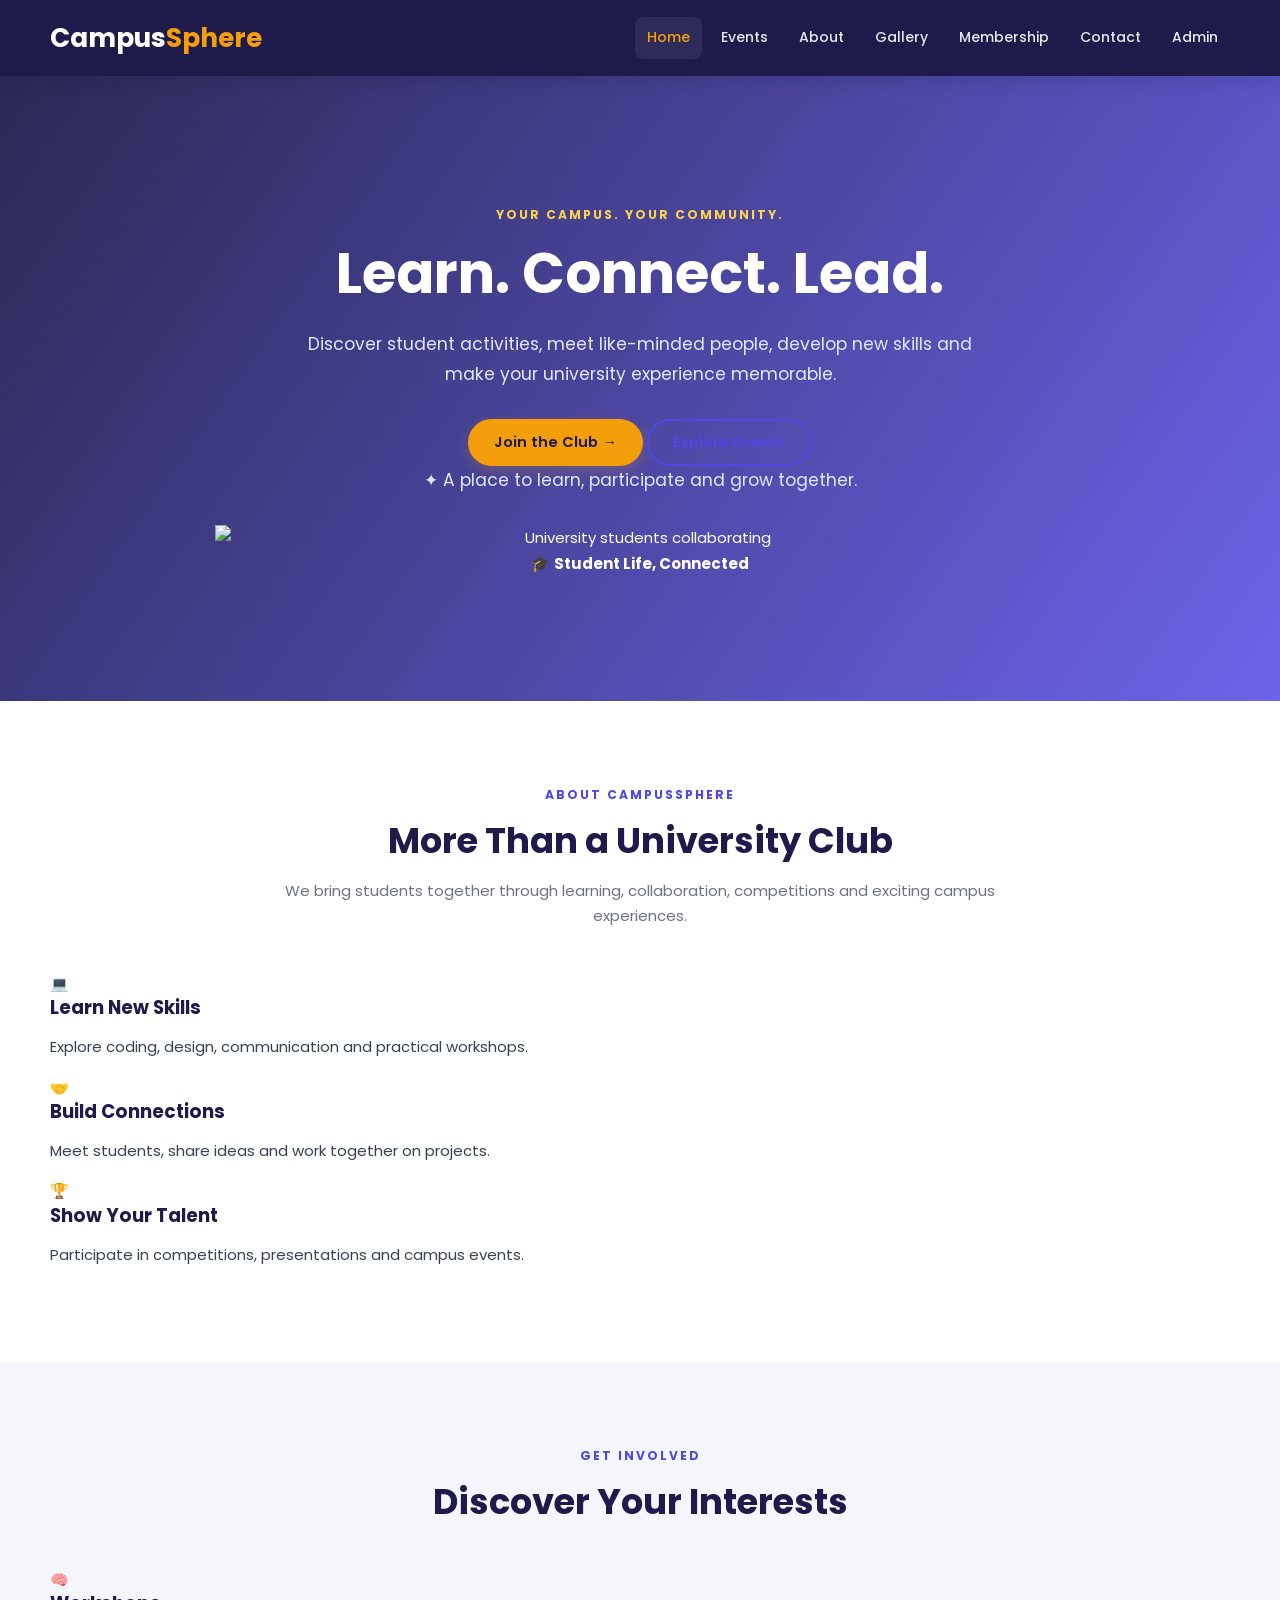
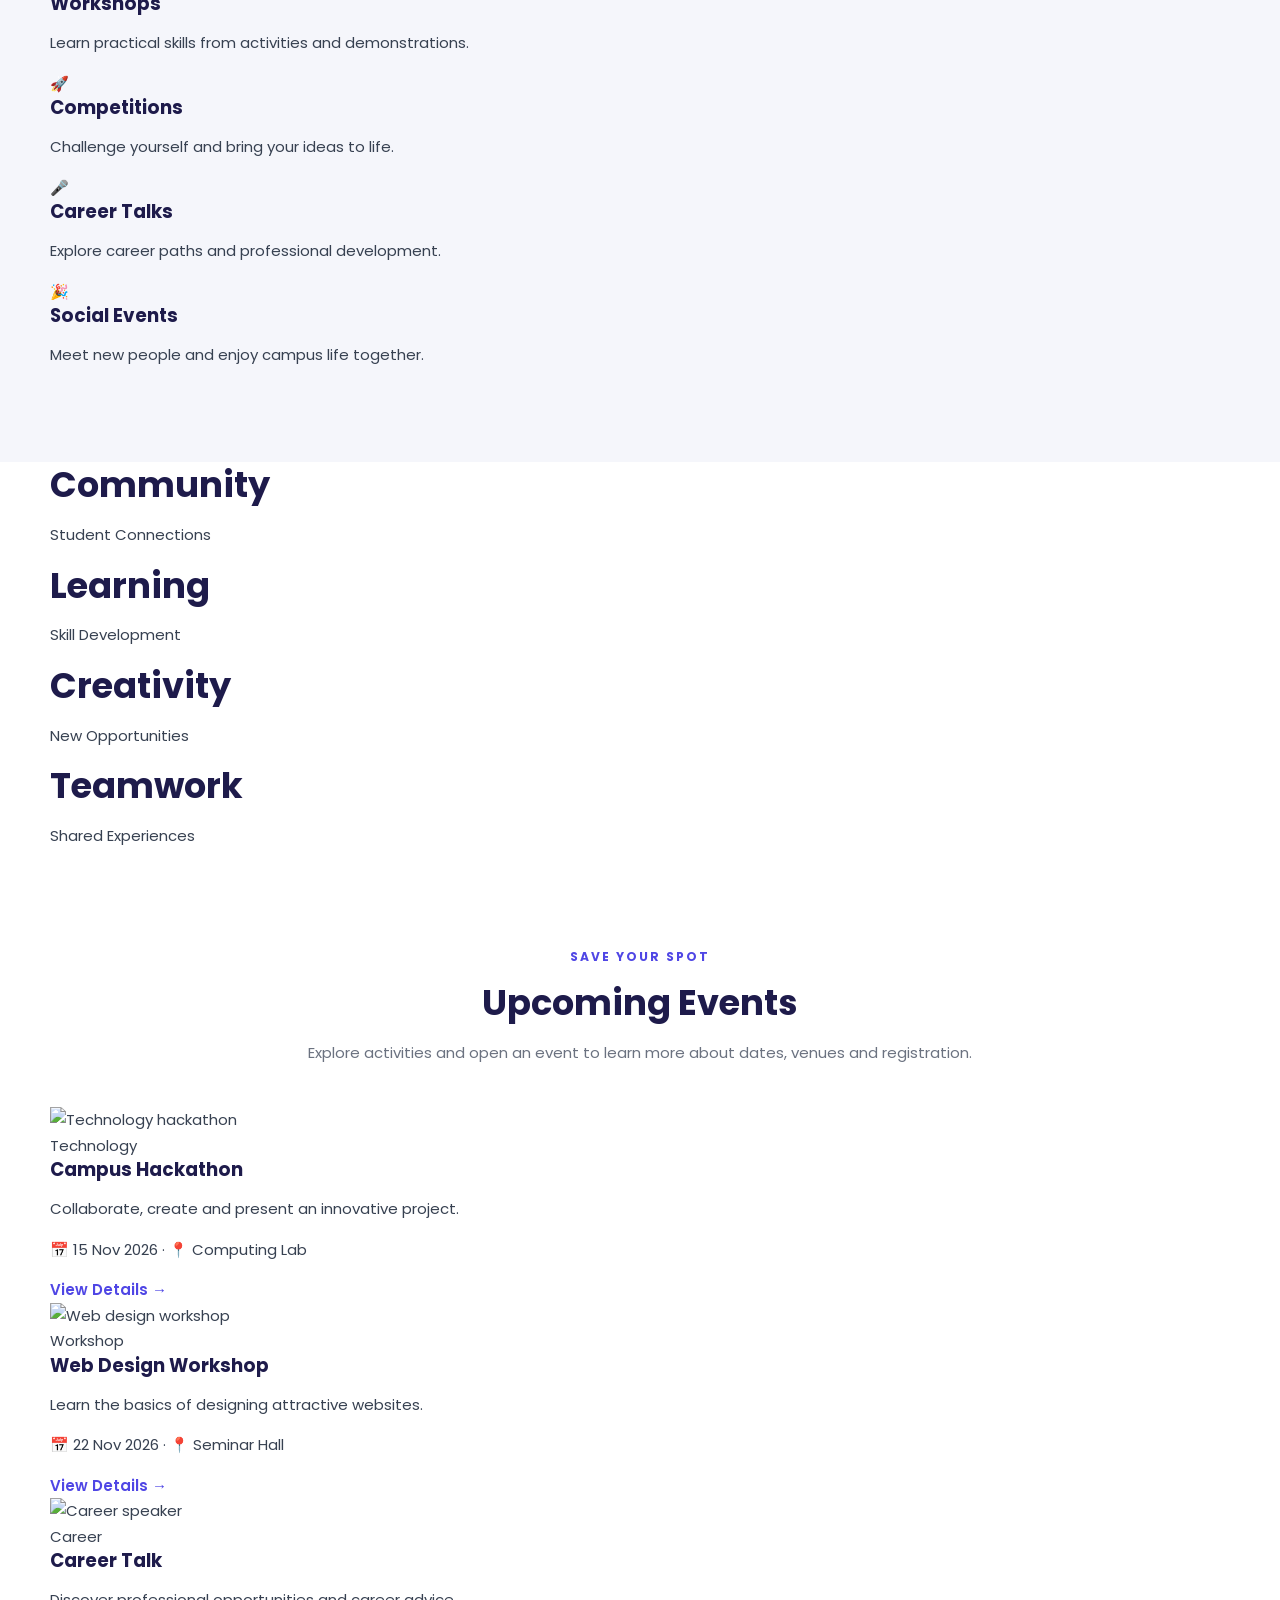
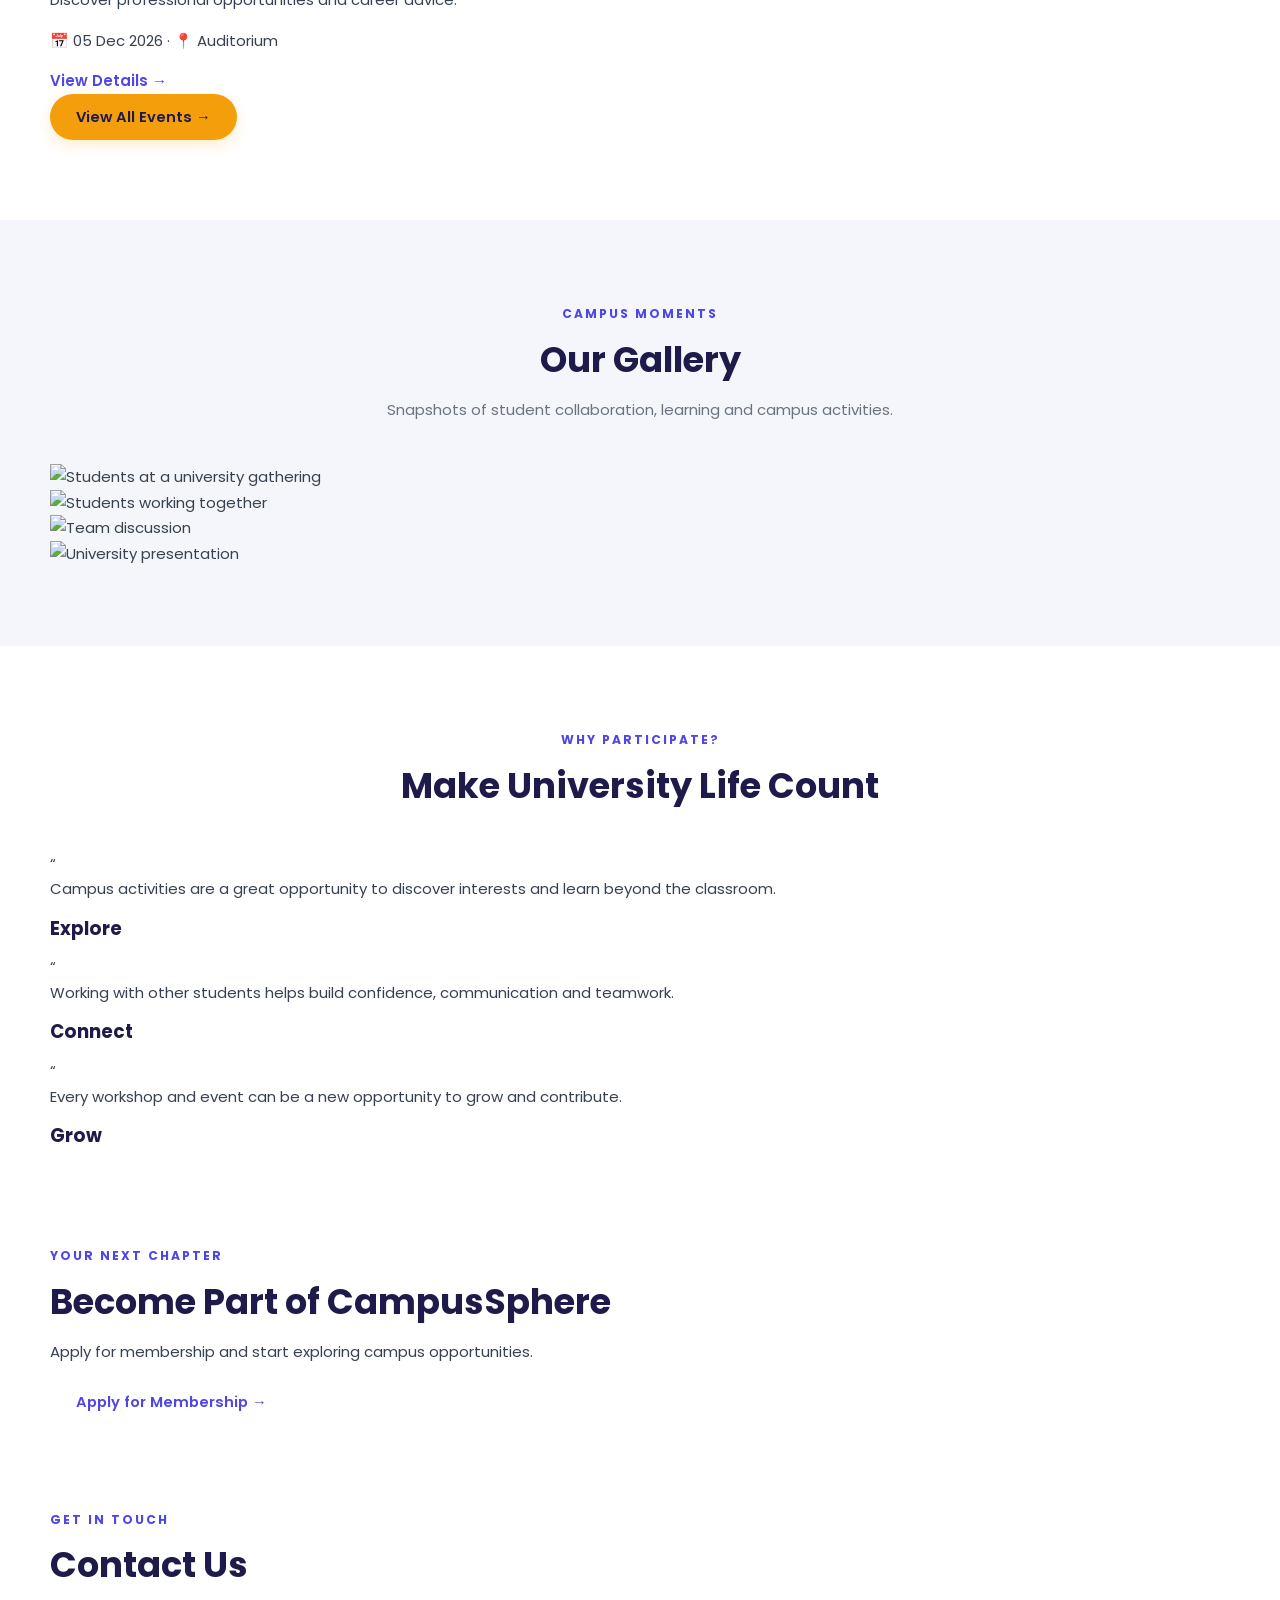
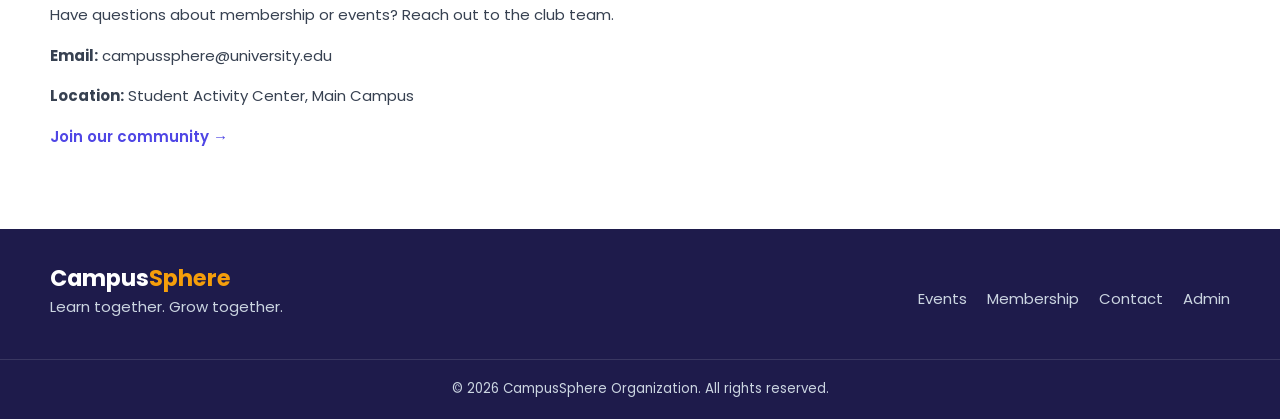
==== index.html @ 0bb61e9c "Add files via upload" ====
<!DOCTYPE html>
<html lang="en">
<head>
  <meta charset="UTF-8">
  <meta name="viewport" content="width=device-width, initial-scale=1">
  <title>CampusSphere | Home</title>
  <link rel="preconnect" href="https://fonts.googleapis.com">
  <link href="https://fonts.googleapis.com/css2?family=Poppins:wght@400;500;600;700;800&display=swap" rel="stylesheet">
  <link rel="stylesheet" href="styles.css">
  <script src="app.js" defer></script>
</head>
<body>
<header class="site-header">
  <nav class="navbar container">
    <a class="logo" href="index.html">Campus<span>Sphere</span></a>
    <button class="menu-toggle" id="menu-toggle" aria-label="Toggle navigation">☰</button>
    <div class="nav-links" id="nav-links">
      <a class="active" href="index.html">Home</a>
      <a href="events.html">Events</a>
      <a href="#about">About</a>
      <a href="#gallery">Gallery</a>
      <a href="membership.html">Membership</a>
      <a href="#contact">Contact</a>
      <a href="admin-login.html">Admin</a>
    </div>
  </nav>
</header>

<main>
  <section class="hero">
    <div class="container hero-content">
      <div class="hero-text">
        <span class="eyebrow">YOUR CAMPUS. YOUR COMMUNITY.</span>
        <h1>Learn. Connect. <span>Lead.</span></h1>
        <p>Discover student activities, meet like-minded people, develop new skills and make your university experience memorable.</p>
        <div class="hero-buttons">
          <a class="btn btn-primary" href="membership.html">Join the Club →</a>
          <a class="btn btn-outline" href="events.html">Explore Events</a>
        </div>
        <p class="hero-note">✦ A place to learn, participate and grow together.</p>
      </div>
      <div class="hero-visual">
        <img src="https://images.unsplash.com/photo-1523240795612-9a054b0db644?auto=format&fit=crop&w=1000&q=85" alt="University students collaborating">
        <div class="floating-card">🎓 <strong>Student Life, Connected</strong></div>
      </div>
    </div>
  </section>

  <section class="section" id="about">
    <div class="container">
      <div class="section-heading">
        <span class="eyebrow">ABOUT CAMPUSSPHERE</span>
        <h2>More Than a University Club</h2>
        <p>We bring students together through learning, collaboration, competitions and exciting campus experiences.</p>
      </div>
      <div class="feature-grid">
        <article class="feature-card"><div class="feature-icon">💻</div><h3>Learn New Skills</h3><p>Explore coding, design, communication and practical workshops.</p></article>
        <article class="feature-card"><div class="feature-icon">🤝</div><h3>Build Connections</h3><p>Meet students, share ideas and work together on projects.</p></article>
        <article class="feature-card"><div class="feature-icon">🏆</div><h3>Show Your Talent</h3><p>Participate in competitions, presentations and campus events.</p></article>
      </div>
    </div>
  </section>

  <section class="section section-light">
    <div class="container">
      <div class="section-heading">
        <span class="eyebrow">GET INVOLVED</span>
        <h2>Discover Your Interests</h2>
      </div>
      <div class="activity-grid">
        <article class="activity-card"><span>🧠</span><h3>Workshops</h3><p>Learn practical skills from activities and demonstrations.</p></article>
        <article class="activity-card"><span>🚀</span><h3>Competitions</h3><p>Challenge yourself and bring your ideas to life.</p></article>
        <article class="activity-card"><span>🎤</span><h3>Career Talks</h3><p>Explore career paths and professional development.</p></article>
        <article class="activity-card"><span>🎉</span><h3>Social Events</h3><p>Meet new people and enjoy campus life together.</p></article>
      </div>
    </div>
  </section>

  <section class="stats-section">
    <div class="container stats-grid">
      <div class="stat-item"><h2>Community</h2><p>Student Connections</p></div>
      <div class="stat-item"><h2>Learning</h2><p>Skill Development</p></div>
      <div class="stat-item"><h2>Creativity</h2><p>New Opportunities</p></div>
      <div class="stat-item"><h2>Teamwork</h2><p>Shared Experiences</p></div>
    </div>
  </section>

  <section class="section" id="upcoming-events">
    <div class="container">
      <div class="section-heading">
        <span class="eyebrow">SAVE YOUR SPOT</span>
        <h2>Upcoming Events</h2>
        <p>Explore activities and open an event to learn more about dates, venues and registration.</p>
      </div>
      <div class="event-grid">
        <article class="event-card">
          <img src="https://images.unsplash.com/photo-1516321318423-f06f85e504b3?auto=format&fit=crop&w=700&q=80" alt="Technology hackathon">
          <div class="event-card-body"><span class="event-category">Technology</span><h3>Campus Hackathon</h3><p>Collaborate, create and present an innovative project.</p><p class="event-meta">📅 15 Nov 2026 · 📍 Computing Lab</p><a class="text-link" href="event-details.html?id=1">View Details →</a></div>
        </article>
        <article class="event-card">
          <img src="https://images.unsplash.com/photo-1516321497487-e288fb19713f?auto=format&fit=crop&w=700&q=80" alt="Web design workshop">
          <div class="event-card-body"><span class="event-category">Workshop</span><h3>Web Design Workshop</h3><p>Learn the basics of designing attractive websites.</p><p class="event-meta">📅 22 Nov 2026 · 📍 Seminar Hall</p><a class="text-link" href="event-details.html?id=2">View Details →</a></div>
        </article>
        <article class="event-card">
          <img src="https://images.unsplash.com/photo-1475721027785-f74eccf877e2?auto=format&fit=crop&w=700&q=80" alt="Career speaker">
          <div class="event-card-body"><span class="event-category">Career</span><h3>Career Talk</h3><p>Discover professional opportunities and career advice.</p><p class="event-meta">📅 05 Dec 2026 · 📍 Auditorium</p><a class="text-link" href="event-details.html?id=3">View Details →</a></div>
        </article>
      </div>
      <div class="center-button"><a href="events.html" class="btn btn-primary">View All Events →</a></div>
    </div>
  </section>

  <section class="section section-light" id="gallery">
    <div class="container">
      <div class="section-heading"><span class="eyebrow">CAMPUS MOMENTS</span><h2>Our Gallery</h2><p>Snapshots of student collaboration, learning and campus activities.</p></div>
      <div class="gallery-grid">
        <img src="https://images.unsplash.com/photo-1523580494863-6f3031224c94?auto=format&fit=crop&w=700&q=80" alt="Students at a university gathering">
        <img src="https://images.unsplash.com/photo-1517486808906-6ca8b3f04846?auto=format&fit=crop&w=700&q=80" alt="Students working together">
        <img src="https://images.unsplash.com/photo-1517048676732-d65bc937f952?auto=format&fit=crop&w=700&q=80" alt="Team discussion">
        <img src="https://images.unsplash.com/photo-1544531586-fde5298cdd40?auto=format&fit=crop&w=700&q=80" alt="University presentation">
      </div>
    </div>
  </section>

  <section class="section">
    <div class="container">
      <div class="section-heading"><span class="eyebrow">WHY PARTICIPATE?</span><h2>Make University Life Count</h2></div>
      <div class="testimonial-grid">
        <article class="testimonial-card"><div class="quote-mark">“</div><p>Campus activities are a great opportunity to discover interests and learn beyond the classroom.</p><h3>Explore</h3></article>
        <article class="testimonial-card"><div class="quote-mark">“</div><p>Working with other students helps build confidence, communication and teamwork.</p><h3>Connect</h3></article>
        <article class="testimonial-card"><div class="quote-mark">“</div><p>Every workshop and event can be a new opportunity to grow and contribute.</p><h3>Grow</h3></article>
      </div>
    </div>
  </section>

  <section class="join-section">
    <div class="container join-content">
      <div><span class="eyebrow">YOUR NEXT CHAPTER</span><h2>Become Part of CampusSphere</h2><p>Apply for membership and start exploring campus opportunities.</p></div>
      <a class="btn btn-white" href="membership.html">Apply for Membership →</a>
    </div>
  </section>

  <section class="section" id="contact">
    <div class="container contact-layout">
      <div><span class="eyebrow">GET IN TOUCH</span><h2>Contact Us</h2><p>Have questions about membership or events? Reach out to the club team.</p></div>
      <div class="contact-details"><p><strong>Email:</strong> campussphere@university.edu</p><p><strong>Location:</strong> Student Activity Center, Main Campus</p><a href="membership.html" class="text-link">Join our community →</a></div>
    </div>
  </section>
</main>

<footer class="site-footer">
  <div class="container footer-content">
    <div><a class="logo footer-logo" href="index.html">Campus<span>Sphere</span></a><p>Learn together. Grow together.</p></div>
    <div class="footer-links"><a href="events.html">Events</a><a href="membership.html">Membership</a><a href="#contact">Contact</a><a href="admin-login.html">Admin</a></div>
  </div>
  <div class="footer-bottom"><p>© 2026 CampusSphere Organization. All rights reserved.</p></div>
</footer>
</body>
</html>
---- styles.css ----
/* =========================================================
   CampusSphere - Main Stylesheet
   Theme: Navy + Purple + Orange
   Shared by all public and admin HTML pages
   ========================================================= */

/* ---------- 1. RESET & VARIABLES ---------- */

:root {
  --navy: #1e1b4b;
  --navy-light: #312e81;
  --purple: #4f46e5;
  --purple-light: #eef0ff;
  --orange: #f59e0b;
  --orange-dark: #d97706;
  --white: #ffffff;
  --background: #f5f6fb;
  --surface: #ffffff;
  --text: #374151;
  --muted: #6b7280;
  --border: #e5e7eb;
  --success: #15803d;
  --success-bg: #dcfce7;
  --warning: #92400e;
  --warning-bg: #fef3c7;
  --danger: #dc2626;
  --danger-bg: #fee2e2;
  --shadow: 0 8px 25px rgba(30, 27, 75, 0.08);
  --shadow-hover: 0 14px 35px rgba(30, 27, 75, 0.14);
  --radius: 16px;
  --radius-small: 9px;
  --container: 1180px;
}

* {
  box-sizing: border-box;
}

html {
  scroll-behavior: smooth;
  scroll-padding-top: 90px;
}

body {
  margin: 0;
  font-family: "Poppins", Arial, sans-serif;
  color: var(--text);
  background: var(--white);
  line-height: 1.7;
  font-size: 15px;
}

body,
input,
select,
textarea,
button {
  font-family: "Poppins", Arial, sans-serif;
}

img {
  display: block;
  max-width: 100%;
}

a {
  color: var(--purple);
  transition: color 0.2s ease;
}

button,
input,
select,
textarea {
  font-size: inherit;
}

button {
  cursor: pointer;
}

button:focus-visible,
a:focus-visible,
input:focus-visible,
select:focus-visible,
textarea:focus-visible {
  outline: 3px solid rgba(245, 158, 11, 0.65);
  outline-offset: 3px;
}

h1,
h2,
h3,
h4 {
  color: var(--navy);
  line-height: 1.3;
  margin: 0 0 14px;
  font-weight: 700;
}

h1 {
  font-size: clamp(2rem, 5vw, 3.5rem);
}

h2 {
  font-size: clamp(1.5rem, 3vw, 2.2rem);
}

h3 {
  font-size: 1.15rem;
}

p {
  margin-top: 0;
}

.container {
  width: min(var(--container), calc(100% - 40px));
  margin-inline: auto;
}

.section {
  padding: 80px 0;
}

.section-light,
.gray {
  background: var(--background);
}

.section-heading {
  max-width: 720px;
  margin: 0 auto 42px;
  text-align: center;
}

.section-heading p {
  color: var(--muted);
}

.title {
  display: inline-block;
  margin-bottom: 35px;
}

.title::after {
  content: "";
  display: block;
  height: 4px;
  width: 68px;
  margin: 10px auto 0;
  border-radius: 10px;
  background: var(--orange);
}

.eyebrow {
  display: inline-block;
  color: var(--purple);
  font-size: 0.76rem;
  font-weight: 700;
  letter-spacing: 2px;
  text-transform: uppercase;
  margin-bottom: 12px;
}

.muted {
  color: var(--muted);
}

.text-center {
  text-align: center;
}

.text-link {
  display: inline-block;
  color: var(--purple);
  text-decoration: none;
  font-weight: 600;
}

.text-link:hover {
  color: var(--orange-dark);
}

/* ---------- 2. HEADER & NAVIGATION ---------- */

.site-header {
  position: sticky;
  top: 0;
  z-index: 1000;
  background: var(--navy);
  box-shadow: 0 4px 18px rgba(15, 23, 42, 0.16);
}

.navbar {
  min-height: 76px;
  display: flex;
  align-items: center;
  justify-content: space-between;
  gap: 24px;
}

.logo {
  display: inline-block;
  color: var(--white);
  font-size: 1.65rem;
  line-height: 1.3;
  font-weight: 700;
  text-decoration: none;
  white-space: nowrap;
}

.logo span {
  color: var(--orange);
}

.nav-links {
  display: flex;
  align-items: center;
  justify-content: flex-end;
  gap: 7px;
}

.nav-links a {
  color: #e5e7eb;
  font-size: 0.88rem;
  font-weight: 500;
  text-decoration: none;
  padding: 9px 12px;
  border-radius: 8px;
  transition: 0.2s ease;
}

.nav-links a:hover,
.nav-links a.active {
  color: var(--orange);
  background: rgba(255, 255, 255, 0.07);
}

.menu-toggle {
  display: none;
  color: var(--white);
  background: transparent;
  border: 1px solid rgba(255, 255, 255, 0.3);
  border-radius: 8px;
  padding: 7px 12px;
  font-size: 1.4rem;
}

/* ---------- 3. BUTTONS ---------- */

.btn {
  display: inline-flex;
  justify-content: center;
  align-items: center;
  gap: 8px;
  min-height: 44px;
  padding: 11px 24px;
  border: 2px solid transparent;
  border-radius: 50px;
  font-size: 0.92rem;
  font-weight: 600;
  line-height: 1.4;
  text-align: center;
  text-decoration: none;
  transition:
    background 0.2s ease,
    color 0.2s ease,
    transform 0.2s ease,
    box-shadow 0.2s ease;
}

.btn:hover {
  transform: translateY(-2px);
}

.btn-primary {
  color: var(--navy);
  background: var(--orange);
  box-shadow: 0 5px 14px rgba(245, 158, 11, 0.2);
}

.btn-primary:hover {
  background: #fbbf24;
  box-shadow: 0 8px 20px rgba(245, 158, 11, 0.28);
}

.btn-secondary {
  color: var(--white);
  background: var(--purple);
}

.btn-secondary:hover {
  background: var(--navy-light);
}

.btn-outline {
  color: var(--purple);
  border-color: var(--purple);
  background: transparent;
}

.btn-outline:hover {
  color: var(--white);
  background: var(--purple);
}

.btn-full {
  width: 100%;
}

.btn:disabled {
  opacity: 0.6;
  cursor: not-allowed;
  transform: none;
}

/* ---------- 4. HOME HERO ---------- */

.hero {
  position: relative;
  overflow: hidden;
  padding: 125px 20px;
  color: var(--white);
  text-align: center;
  background:
    linear-gradient(
      125deg,
      rgba(30, 27, 75, 0.94),
      rgba(79, 70, 229, 0.84)
    ),
    url("https://picsum.photos/id/1067/1600/900")
      center / cover no-repeat;
}

.hero-content {
  position: relative;
  max-width: 850px;
  margin: auto;
}

.hero .eyebrow {
  color: #fcd34d;
}

.hero h1 {
  color: var(--white);
  margin-bottom: 20px;
}

.hero p {
  max-width: 680px;
  margin: 0 auto 30px;
  color: #e0e7ff;
  font-size: 1.08rem;
}

.hero-actions {
  display: flex;
  justify-content: center;
  align-items: center;
  flex-wrap: wrap;
  gap: 14px;
}

.hero .btn-secondary {
  border-color: rgba(255, 255, 255, 0.65);
  background: transparent;
}

.hero .btn-secondary:hover {
  color: var(--navy);
  background: var(--white);
}

/* ---------- 5. PAGE HERO ---------- */

.page-hero {
  padding: 65px 20px;
  color: var(--white);
  text-align: center;
  background: linear-gradient(125deg, var(--navy), var(--purple));
}

.page-hero h1 {
  color: var(--white);
  font-size: clamp(2rem, 5vw, 3rem);
}

.page-hero p {
  max-width: 700px;
  margin: 0 auto;
  color: #e0e7ff;
}

.page-hero .eyebrow {
  color: #fcd34d;
}

/* ---------- 6. CARDS & GRIDS ---------- */

.cards,
.card-grid {
  display: grid;
  grid-template-columns: repeat(3, minmax(0, 1fr));
  gap: 25px;
}

.card {
  min-width: 0;
  padding: 25px;
  border: 1px solid var(--border);
  border-radius: var(--radius);
  background: var(--surface);
  box-shadow: var(--shadow);
  transition: transform 0.25s ease, box-shadow 0.25s ease;
}

.card:hover {
  transform: translateY(-6px);
  box-shadow: var(--shadow-hover);
}

.card p {
  color: var(--muted);
}

.card img {
  width: 100%;
  height: 190px;
  object-fit: cover;
  border-radius: 11px;
  margin-bottom: 18px;
}

.icon {
  font-size: 2.8rem;
  line-height: 1.3;
  margin-bottom: 14px;
}

.date {
  display: inline-block;
  padding: 5px 13px;
  color: var(--navy);
  background: #fef3c7;
  border-radius: 50px;
  font-size: 0.78rem;
  font-weight: 700;
}

.event-card .btn {
  margin-top: 8px;
}

.testimonial {
  text-align: left;
  border-left: 5px solid var(--orange);
}

.testimonial blockquote {
  margin: 0 0 16px;
  color: var(--text);
  font-size: 0.96rem;
}

.testimonial strong {
  color: var(--navy);
}

/* ---------- 7. ACHIEVEMENTS ---------- */

.achievements {
  display: grid;
  grid-template-columns: repeat(4, minmax(0, 1fr));
  gap: 25px;
  padding: 48px 20px;
  color: var(--white);
  text-align: center;
  background: linear-gradient(110deg, var(--navy), var(--purple));
}

.achievement-item h2,
.achievements h2 {
  color: var(--orange);
  font-size: clamp(2rem, 4vw, 2.8rem);
  margin-bottom: 5px;
}

.achievement-item p,
.achievements p {
  margin-bottom: 0;
  color: #e5e7eb;
}

/* ---------- 8. GALLERY ---------- */

.gallery {
  display: grid;
  grid-template-columns: repeat(4, minmax(0, 1fr));
  gap: 16px;
}

.gallery img {
  width: 100%;
  height: 210px;
  object-fit: cover;
  border-radius: 12px;
  box-shadow: var(--shadow);
  transition: transform 0.25s ease;
}

.gallery img:hover {
  transform: scale(1.035);
}

/* ---------- 9. JOIN BANNER ---------- */

.join-banner {
  max-width: 950px;
  margin: 0 auto;
  padding: 55px 30px;
  color: var(--white);
  text-align: center;
  border-radius: 22px;
  background: linear-gradient(125deg, var(--navy), var(--purple));
  box-shadow: var(--shadow-hover);
}

.join-banner h2 {
  color: var(--white);
}

.join-banner p {
  color: #e0e7ff;
  margin-bottom: 25px;
}

/* ---------- 10. FORMS ---------- */

.form-layout {
  display: grid;
  grid-template-columns: minmax(0, 0.9fr) minmax(0, 1.1fr);
  align-items: start;
  gap: 45px;
}

.form-intro {
  padding-top: 15px;
}

.form-intro > p {
  color: var(--muted);
}

.check-list {
  list-style: none;
  padding: 0;
  margin: 25px 0;
}

.check-list li {
  margin-bottom: 12px;
}

.check-list li::first-letter {
  color: var(--success);
}

.notice-card {
  margin-top: 28px;
  padding: 20px;
  border: 1px solid #ddd6fe;
  border-radius: 12px;
  background: var(--purple-light);
}

.notice-card strong {
  color: var(--navy);
}

.notice-card p {
  margin: 8px 0 0;
  color: var(--muted);
  font-size: 0.9rem;
}

.form-card {
  width: 100%;
  max-width: 650px;
  margin: 0 auto;
  padding: 32px;
  border: 1px solid var(--border);
  border-radius: 18px;
  background: var(--white);
  box-shadow: var(--shadow);
}

.form-card h2 {
  font-size: 1.6rem;
  margin-bottom: 7px;
}

.form-subtitle {
  color: var(--muted);
  font-size: 0.9rem;
  margin-bottom: 25px;
}

.form-row {
  display: grid;
  grid-template-columns: repeat(2, minmax(0, 1fr));
  gap: 18px;
}

.form-group {
  min-width: 0;
  margin-bottom: 18px;
}

.form-group label,
.form-card > label:not(.checkbox-label) {
  display: block;
  color: var(--navy);
  font-size: 0.86rem;
  font-weight: 600;
  margin-bottom: 7px;
}

.form-group input,
.form-group select,
.form-group textarea,
.form-card input:not([type="checkbox"]),
.form-card select,
.form-card textarea {
  width: 100%;
  min-height: 46px;
  padding: 11px 13px;
  border: 1px solid #d1d5db;
  border-radius: 9px;
  background: var(--white);
  color: var(--text);
  outline: none;
  transition: border-color 0.2s, box-shadow 0.2s;
}

.form-group textarea,
.form-card textarea {
  min-height: 110px;
  resize: vertical;
}

.form-group input:focus,
.form-group select:focus,
.form-group textarea:focus,
.form-card input:focus,
.form-card select:focus,
.form-card textarea:focus {
  border-color: var(--purple);
  box-shadow: 0 0 0 3px rgba(79, 70, 229, 0.1);
}

.checkbox-label {
  display: flex;
  align-items: flex-start;
  gap: 10px;
  margin: 15px 0 22px;
  color: var(--text);
  font-size: 0.86rem;
}

.checkbox-label input {
  width: 17px;
  height: 17px;
  margin-top: 5px;
  flex-shrink: 0;
  accent-color: var(--purple);
}

.form-message {
  margin-top: 15px;
  font-size: 0.9rem;
  font-weight: 500;
}

.form-message:empty {
  display: none;
}

.form-message.success {
  padding: 12px;
  color: var(--success);
  border-radius: 8px;
  background: var(--success-bg);
}

.form-message.error {
  padding: 12px;
  color: var(--danger);
  border-radius: 8px;
  background: var(--danger-bg);
}

.form-message.info {
  padding: 12px;
  color: var(--warning);
  border-radius: 8px;
  background: var(--warning-bg);
}

.security-note {
  margin-top: 18px;
  color: var(--muted);
  font-size: 0.82rem;
  text-align: center;
}

.demo-notice {
  margin: 22px 0 0;
  padding: 14px 17px;
  color: var(--warning);
  border: 1px solid #fde68a;
  border-radius: 10px;
  background: #fffbeb;
  font-size: 0.86rem;
}

/* ---------- 11. EVENT DETAILS ---------- */

.detail-layout {
  display: grid;
  grid-template-columns: minmax(0, 1.5fr) minmax(260px, 0.8fr);
  align-items: start;
  gap: 35px;
}

.detail-img {
  width: 100%;
  max-height: 430px;
  object-fit: cover;
  border-radius: 16px;
  margin-bottom: 25px;
}

.detail-panel {
  padding: 25px;
  border: 1px solid var(--border);
  border-radius: 15px;
  background: var(--white);
  box-shadow: var(--shadow);
}

.detail-meta {
  display: grid;
  gap: 12px;
  margin: 20px 0;
}

.detail-meta p {
  margin: 0;
  padding-bottom: 10px;
  border-bottom: 1px solid var(--border);
}

/* ---------- 12. SEARCH & TABLES ---------- */

.filter-bar,
.search-bar {
  display: flex;
  align-items: center;
  gap: 12px;
  margin-bottom: 24px;
}

.filter-bar input,
.filter-bar select,
.search-bar input,
.search-bar select {
  min-width: 0;
  min-height: 44px;
  padding: 10px 13px;
  border: 1px solid #d1d5db;
  border-radius: 9px;
  background: var(--white);
  color: var(--text);
}

.filter-bar input,
.search-bar input {
  flex: 1;
}

.table-box,
.table-wrap {
  width: 100%;
  overflow-x: auto;
  border: 1px solid var(--border);
  border-radius: 12px;
  background: var(--white);
  box-shadow: var(--shadow);
}

table {
  width: 100%;
  border-collapse: collapse;
  background: var(--white);
  text-align: left;
  font-size: 0.88rem;
}

thead {
  background: var(--navy);
}

th {
  padding: 15px;
  color: var(--white);
  font-weight: 600;
  white-space: nowrap;
}

td {
  padding: 14px 15px;
  border-bottom: 1px solid var(--border);
  vertical-align: middle;
}

tbody tr:last-child td {
  border-bottom: none;
}

tbody tr:hover td {
  background: #f8f9ff;
}

td a {
  color: var(--purple);
  text-decoration: none;
  font-weight: 600;
}

td a:hover {
  color: var(--orange-dark);
}

.table-action {
  padding: 6px 10px;
  color: var(--purple);
  background: var(--purple-light);
  border: 1px solid #ddd6fe;
  border-radius: 6px;
  font-size: 0.8rem;
  font-weight: 600;
}

.table-action:hover {
  color: var(--white);
  background: var(--purple);
}

.table-action.danger {
  color: var(--danger);
  background: #fff1f2;
  border-color: #fecdd3;
}

.table-action.danger:hover {
  color: var(--white);
  background: var(--danger);
}

.status-badge {
  display: inline-block;
  padding: 5px 10px;
  color: var(--success);
  background: var(--success-bg);
  border-radius: 50px;
  font-size: 0.76rem;
  font-weight: 600;
  white-space: nowrap;
}

.status-pending {
  color: var(--warning);
  background: var(--warning-bg);
}

.status-cancelled {
  color: var(--danger);
  background: var(--danger-bg);
}

.empty-state {
  padding: 24px;
  color: var(--muted);
  text-align: center;
}

/* ---------- 13. PUBLIC FOOTER ---------- */

.site-footer,
footer {
  color: #cbd5e1;
  background: var(--navy);
}

.site-footer {
  padding: 35px 0 0;
}

.footer-content {
  display: flex;
  justify-content: space-between;
  align-items: center;
  gap: 20px;
  padding-bottom: 25px;
}

.footer-logo {
  font-size: 1.4rem;
}

.footer-links {
  display: flex;
  flex-wrap: wrap;
  gap: 20px;
}

.footer-links a {
  color: #cbd5e1;
  text-decoration: none;
}

.footer-links a:hover {
  color: var(--orange);
}

.footer-bottom {
  padding: 18px 20px;
  border-top: 1px solid rgba(255, 255, 255, 0.12);
  text-align: center;
  font-size: 0.83rem;
}

.footer-bottom p {
  margin: 0;
}

footer:not(.site-footer) {
  padding: 28px 20px;
  text-align: center;
}

/* ---------- 14. ADMIN AUTHENTICATION LAYOUT ---------- */

.admin-auth-page {
  min-height: 100vh;
  background: var(--background);
}

.auth-layout {
  display: grid;
  grid-template-columns: minmax(0, 1fr) minmax(0, 1fr);
  min-height: 100vh;
}

.auth-visual {
  display: flex;
  flex-direction: column;
  justify-content: space-between;
  padding: 45px clamp(25px, 6vw, 85px);
  color: var(--white);
  background: linear-gradient(145deg, var(--navy), var(--purple));
}

.auth-visual .logo {
  align-self: flex-start;
}

.auth-visual-content {
  max-width: 560px;
  margin: 60px auto;
}

.auth-visual-content h1 {
  color: var(--white);
  font-size: clamp(2.2rem, 4vw, 3.5rem);
}

.auth-visual-content p {
  color: #e0e7ff;
}

.auth-visual .eyebrow {
  color: #fcd34d;
}

.auth-benefits {
  margin-top: 30px;
}

.auth-back {
  color: #e0e7ff;
  text-decoration: none;
}

.auth-back:hover {
  color: var(--orange);
}

.auth-form-wrap {
  display: flex;
  justify-content: center;
  align-items: center;
  padding: 35px 22px;
}

.auth-card {
  max-width: 460px;
}

.auth-card .btn {
  margin-top: 8px;
}

/* ---------- 15. ADMIN DASHBOARD ---------- */

.admin-page {
  min-height: 100vh;
  background: var(--background);
}

.admin-sidebar {
  position: fixed;
  inset: 0 auto 0 0;
  z-index: 100;
  display: flex;
  flex-direction: column;
  width: 255px;
  padding: 28px 18px;
  overflow-y: auto;
  background: var(--navy);
}

.admin-sidebar .logo {
  padding: 0 10px 25px;
  border-bottom: 1px solid rgba(255, 255, 255, 0.13);
  font-size: 1.45rem;
}

.sidebar-label {
  margin: 28px 10px 12px;
  color: #a5b4fc;
  font-size: 0.68rem;
  font-weight: 700;
  letter-spacing: 1.5px;
}

.sidebar-link {
  display: block;
  margin-bottom: 5px;
  padding: 12px 13px;
  border-radius: 9px;
  color: #d1d5db;
  text-decoration: none;
  font-size: 0.89rem;
  transition: 0.2s ease;
}

.sidebar-link:hover,
.sidebar-link.active {
  color: var(--white);
  background: var(--purple);
}

.admin-main {
  min-width: 0;
  min-height: 100vh;
  margin-left: 255px;
}

.admin-topbar {
  display: flex;
  justify-content: space-between;
  align-items: center;
  gap: 25px;
  padding: 30px clamp(22px, 4vw, 50px);
  border-bottom: 1px solid var(--border);
  background: var(--white);
}

.admin-topbar h1 {
  margin-bottom: 5px;
  font-size: clamp(1.8rem, 3vw, 2.4rem);
}

.admin-topbar p {
  margin-bottom: 0;
  color: var(--muted);
}

.admin-content {
  display: grid;
  gap: 25px;
  padding: 30px clamp(18px, 4vw, 50px) 45px;
}

.admin-stat-grid {
  display: grid;
  grid-template-columns: repeat(4, minmax(0, 1fr));
  gap: 18px;
}

.admin-stat {
  position: relative;
  min-width: 0;
  padding: 22px;
  border: 1px solid var(--border);
  border-radius: 14px;
  background: var(--white);
  box-shadow: var(--shadow);
}

.admin-stat p {
  margin: 12px 0 5px;
  color: var(--muted);
  font-size: 0.83rem;
}

.admin-stat h2 {
  margin: 0;
  font-size: 2rem;
}

.admin-stat small {
  display: block;
  margin-top: 8px;
  color: var(--muted);
  font-size: 0.74rem;
}

.stat-symbol {
  display: inline-flex;
  justify-content: center;
  align-items: center;
  width: 42px;
  height: 42px;
  color: var(--purple);
  border-radius: 11px;
  background: var(--purple-light);
  font-size: 1.35rem;
}

.admin-panel {
  min-width: 0;
  padding: 25px;
  border: 1px solid var(--border);
  border-radius: 15px;
  background: var(--white);
  box-shadow: var(--shadow);
}

.panel-heading {
  display: flex;
  justify-content: space-between;
  align-items: center;
  gap: 20px;
  margin-bottom: 22px;
}

.panel-heading h2 {
  margin-bottom: 5px;
  font-size: 1.25rem;
}

.panel-heading p {
  margin: 0;
  color: var(--muted);
  font-size: 0.87rem;
}

.management-grid {
  display: grid;
  grid-template-columns: repeat(3, minmax(0, 1fr));
  gap: 18px;
}

.management-card {
  display: block;
  padding: 23px;
  border: 1px solid var(--border);
  border-radius: 13px;
  background: #fff;
  text-decoration: none;
  transition: 0.2s ease;
}

.management-card:hover {
  border-color: #c7d2fe;
  background: #fafaff;
  transform: translateY(-3px);
}

.management-card > span {
  display: inline-block;
  margin-bottom: 15px;
  color: var(--purple);
  font-size: 2rem;
}

.management-card h3 {
  margin-bottom: 8px;
}

.management-card p {
  color: var(--muted);
  font-size: 0.85rem;
}

.management-card strong {
  color: var(--purple);
  font-size: 0.85rem;
}

.admin-filter {
  align-items: stretch;
}

.admin-filter input {
  min-width: 180px;
}

.admin-form {
  max-width: 850px;
}

.admin-form .btn {
  margin-top: 5px;
}

/* ---------- 16. RESPONSIVE DESIGN ---------- */

@media (max-width: 1050px) {
  .navbar {
    gap: 12px;
  }

  .nav-links a {
    padding: 8px;
    font-size: 0.81rem;
  }

  .cards,
  .card-grid {
    grid-template-columns: repeat(2, minmax(0, 1fr));
  }

  .gallery {
    grid-template-columns: repeat(2, minmax(0, 1fr));
  }

  .admin-stat-grid {
    grid-template-columns: repeat(2, minmax(0, 1fr));
  }

  .management-grid {
    grid-template-columns: 1fr;
  }
}

@media (max-width: 800px) {
  .navbar {
    position: relative;
    flex-wrap: wrap;
    min-height: 70px;
    padding-top: 12px;
    padding-bottom: 12px;
  }

  .menu-toggle {
    display: inline-block;
  }

  .nav-links {
    display: none;
    flex: 0 0 100%;
    align-items: stretch;
    flex-direction: column;
    gap: 3px;
    padding-top: 10px;
  }

  .nav-links.open {
    display: flex;
  }

  .nav-links a {
    padding: 11px 12px;
    margin: 0;
    font-size: 0.9rem;
  }

  .hero {
    padding: 90px 20px;
  }

  .section {
    padding: 60px 0;
  }

  .form-layout,
  .detail-layout {
    grid-template-columns: 1fr;
    gap: 28px;
  }

  .auth-layout {
    grid-template-columns: 1fr;
  }

  .auth-visual {
    min-height: auto;
    padding: 28px;
  }

  .auth-visual-content {
    margin: 45px 0;
  }

  .auth-back {
    margin-top: 10px;
  }

  .admin-sidebar {
    position: static;
    width: 100%;
    padding: 18px;
  }

  .admin-sidebar .logo {
    padding-bottom: 15px;
  }

  .sidebar-label {
    margin-top: 16px;
  }

  .admin-main {
    margin-left: 0;
  }

  .admin-topbar {
    padding: 25px 20px;
  }

  .admin-content {
    padding: 22px 18px 35px;
  }

  .admin-filter {
    flex-direction: column;
  }

  .admin-filter input {
    width: 100%;
  }

  .admin-filter select {
    width: 100%;
  }
}

@media (max-width: 560px) {
  .container {
    width: calc(100% - 30px);
  }

  .logo {
    font-size: 1.4rem;
  }

  .hero {
    padding: 75px 15px;
  }

  .hero p {
    font-size: 0.96rem;
  }

  .hero-actions {
    flex-direction: column;
  }

  .hero-actions .btn {
    width: 100%;
    max-width: 280px;
  }

  .cards,
  .card-grid,
  .gallery,
  .achievements,
  .admin-stat-grid {
    grid-template-columns: 1fr;
  }

  .gallery img {
    height: 230px;
  }

  .form-row {
    grid-template-columns: 1fr;
    gap: 0;
  }

  .form-card {
    padding: 22px 17px;
  }

  .filter-bar,
  .search-bar {
    flex-direction: column;
    align-items: stretch;
  }

  .filter-bar input,
  .filter-bar select,
  .search-bar input,
  .search-bar select {
    width: 100%;
  }

  .admin-topbar {
    align-items: flex-start;
    flex-direction: column;
  }

  .admin-panel {
    padding: 17px;
  }

  .panel-heading {
    align-items: flex-start;
    flex-direction: column;
  }

  .footer-content {
    align-items: flex-start;
    flex-direction: column;
  }

  .join-banner {
    padding: 38px 20px;
  }
}

/* ---------- 17. REDUCED MOTION ---------- */

@media (prefers-reduced-motion: reduce) {
  *,
  *::before,
  *::after {
    scroll-behavior: auto !important;
    animation-duration: 0.01ms !important;
    animation-iteration-count: 1 !important;
    transition-duration: 0.01ms !important;
  }
}
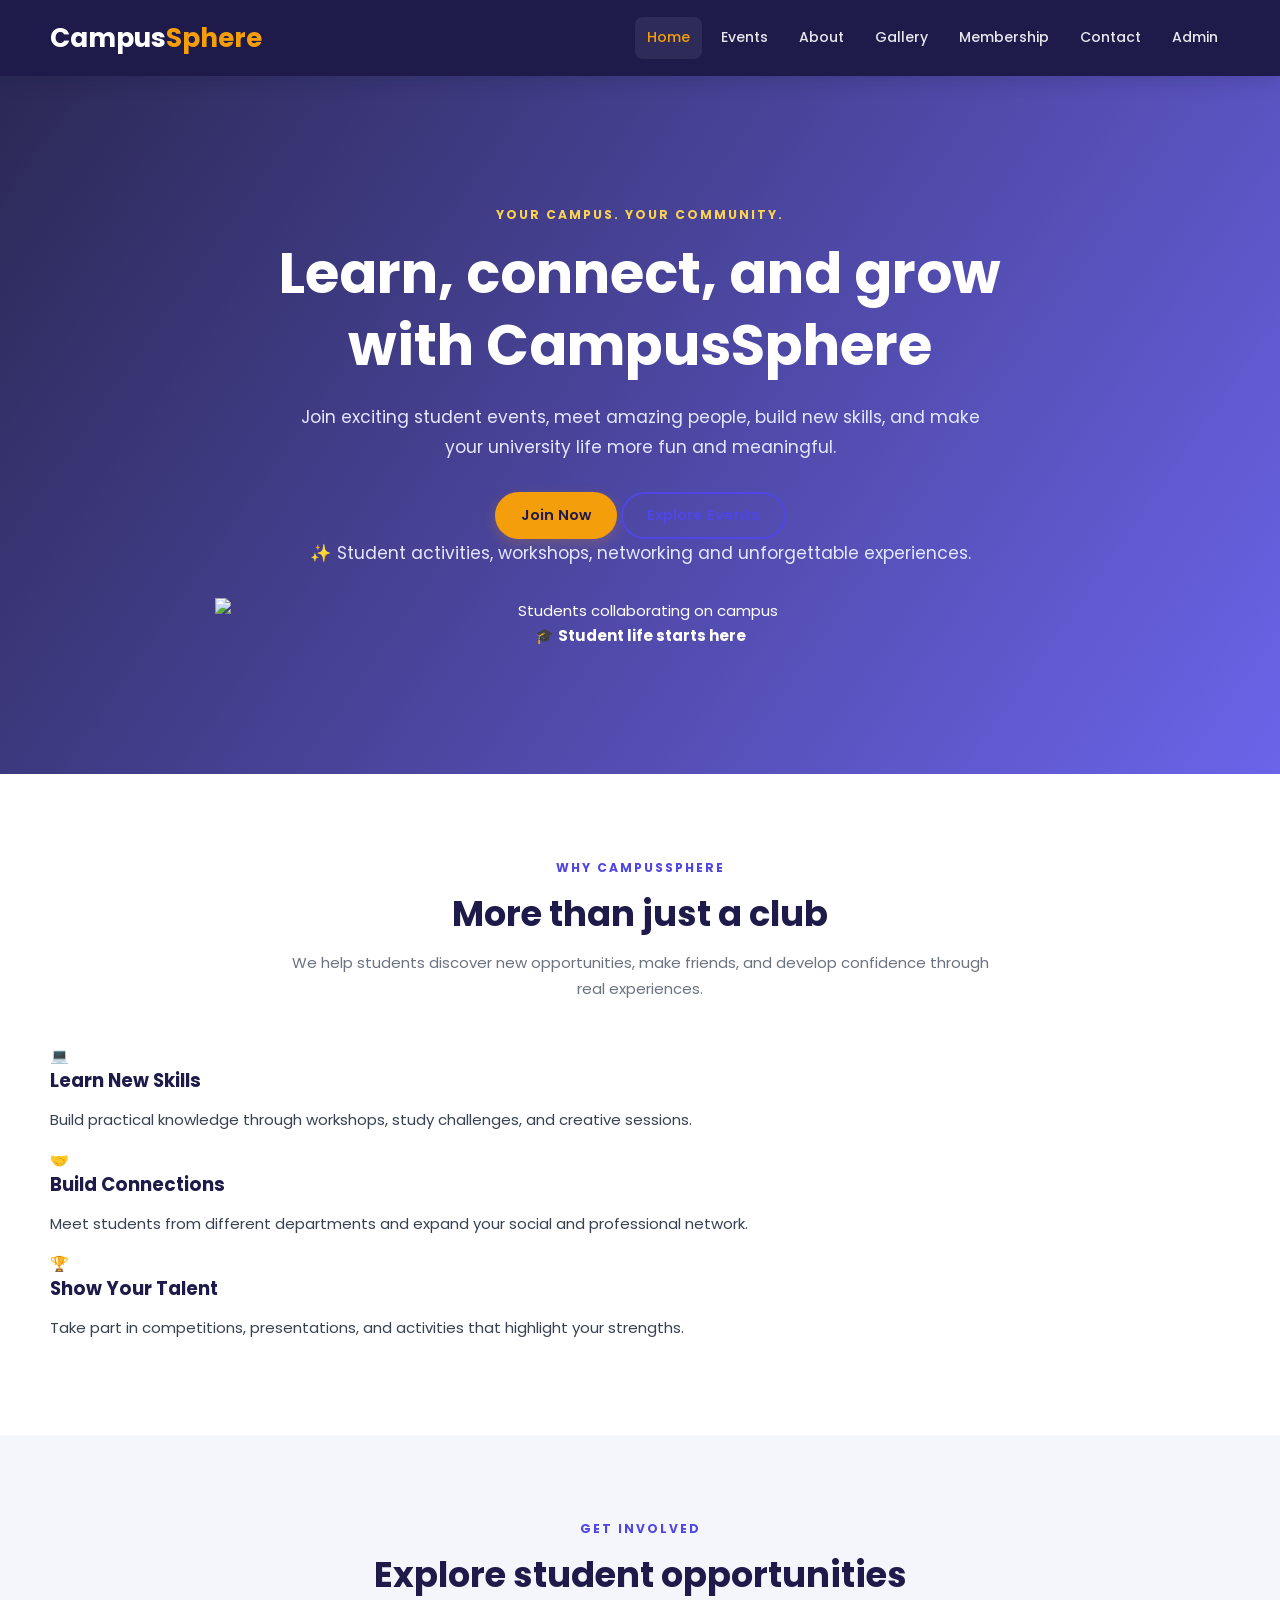
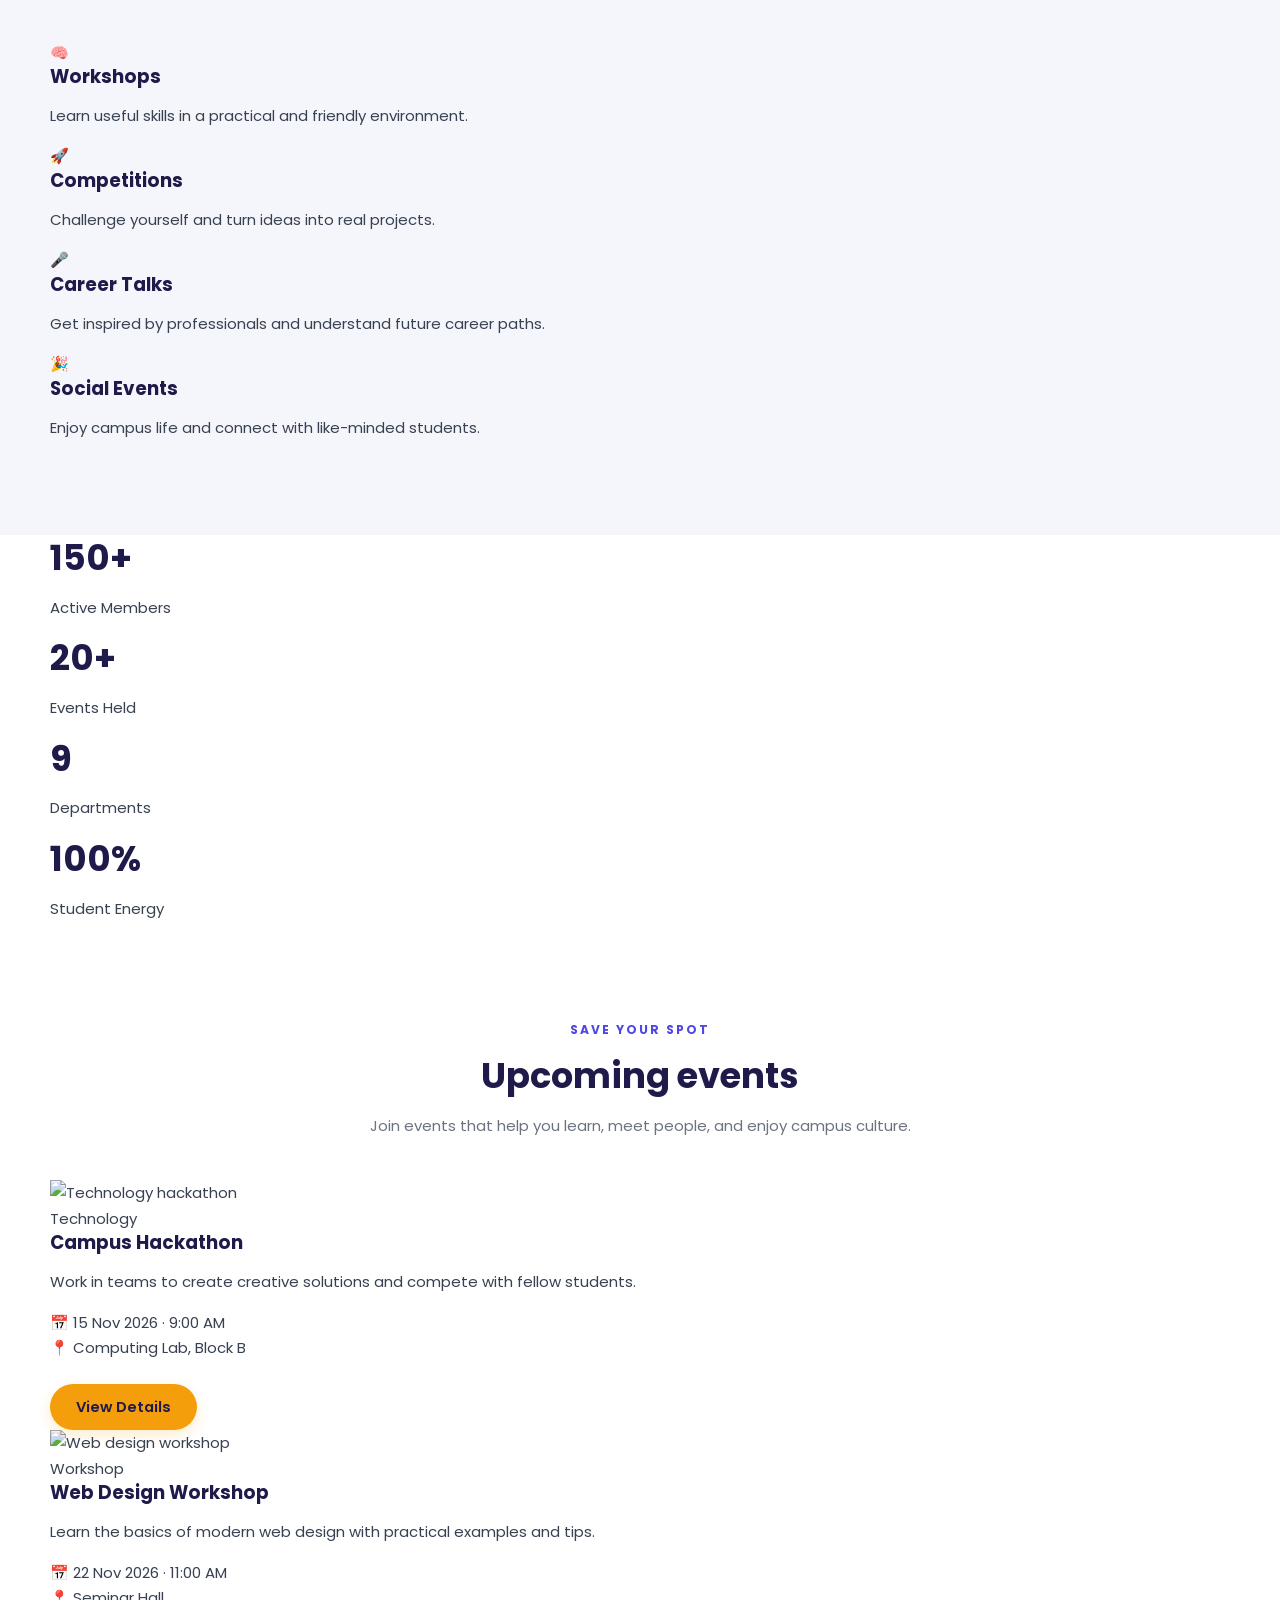
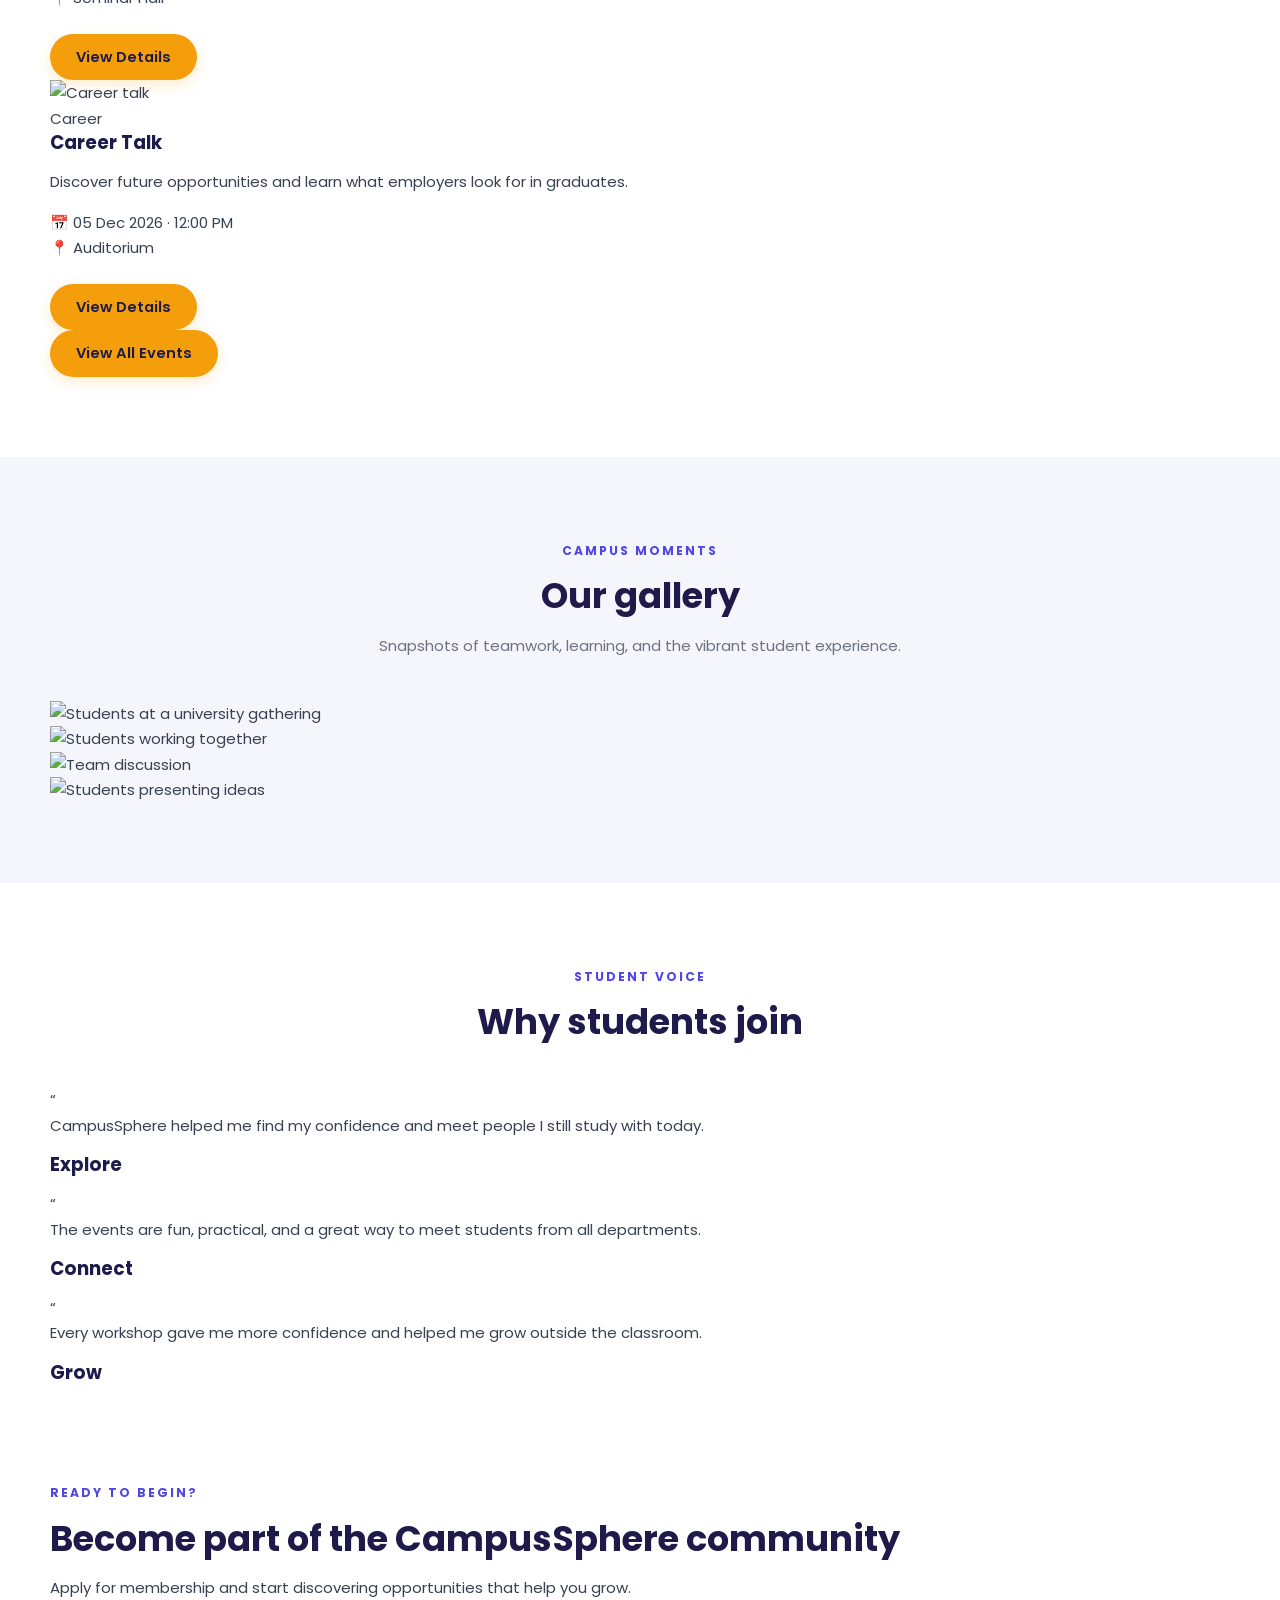
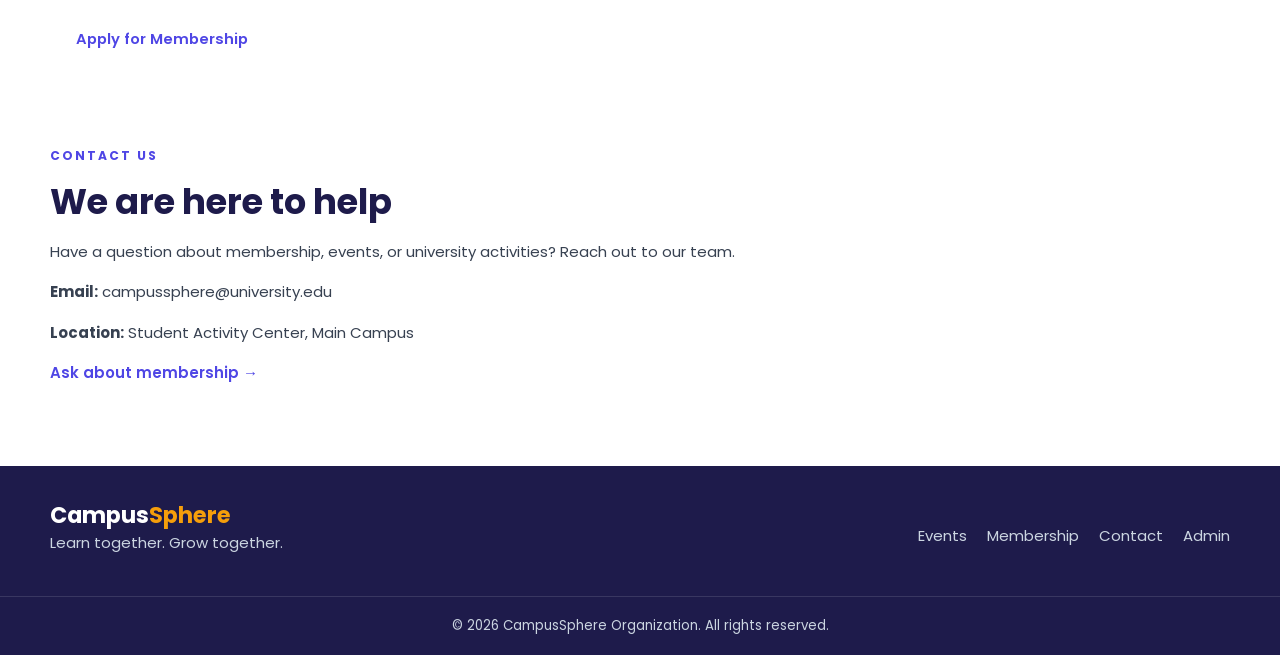
==== commit b522add5: "Improve the CampusSphere project design, keep the code beginner-friendly, and apply a cleaner modern" ====
--- a/index.html
+++ b/index.html
@@ -1,159 +1,276 @@
-<!DOCTYPE html>
-<html lang="en">
-<head>
-  <meta charset="UTF-8">
-  <meta name="viewport" content="width=device-width, initial-scale=1">
-  <title>CampusSphere | Home</title>
-  <link rel="preconnect" href="https://fonts.googleapis.com">
-  <link href="https://fonts.googleapis.com/css2?family=Poppins:wght@400;500;600;700;800&display=swap" rel="stylesheet">
-  <link rel="stylesheet" href="styles.css">
-  <script src="app.js" defer></script>
-</head>
-<body>
-<header class="site-header">
-  <nav class="navbar container">
-    <a class="logo" href="index.html">Campus<span>Sphere</span></a>
-    <button class="menu-toggle" id="menu-toggle" aria-label="Toggle navigation">☰</button>
-    <div class="nav-links" id="nav-links">
-      <a class="active" href="index.html">Home</a>
-      <a href="events.html">Events</a>
-      <a href="#about">About</a>
-      <a href="#gallery">Gallery</a>
-      <a href="membership.html">Membership</a>
-      <a href="#contact">Contact</a>
-      <a href="admin-login.html">Admin</a>
-    </div>
-  </nav>
-</header>
-
-<main>
-  <section class="hero">
-    <div class="container hero-content">
-      <div class="hero-text">
-        <span class="eyebrow">YOUR CAMPUS. YOUR COMMUNITY.</span>
-        <h1>Learn. Connect. <span>Lead.</span></h1>
-        <p>Discover student activities, meet like-minded people, develop new skills and make your university experience memorable.</p>
-        <div class="hero-buttons">
-          <a class="btn btn-primary" href="membership.html">Join the Club →</a>
-          <a class="btn btn-outline" href="events.html">Explore Events</a>
-        </div>
-        <p class="hero-note">✦ A place to learn, participate and grow together.</p>
-      </div>
-      <div class="hero-visual">
-        <img src="https://images.unsplash.com/photo-1523240795612-9a054b0db644?auto=format&fit=crop&w=1000&q=85" alt="University students collaborating">
-        <div class="floating-card">🎓 <strong>Student Life, Connected</strong></div>
-      </div>
-    </div>
-  </section>
-
-  <section class="section" id="about">
-    <div class="container">
-      <div class="section-heading">
-        <span class="eyebrow">ABOUT CAMPUSSPHERE</span>
-        <h2>More Than a University Club</h2>
-        <p>We bring students together through learning, collaboration, competitions and exciting campus experiences.</p>
-      </div>
-      <div class="feature-grid">
-        <article class="feature-card"><div class="feature-icon">💻</div><h3>Learn New Skills</h3><p>Explore coding, design, communication and practical workshops.</p></article>
-        <article class="feature-card"><div class="feature-icon">🤝</div><h3>Build Connections</h3><p>Meet students, share ideas and work together on projects.</p></article>
-        <article class="feature-card"><div class="feature-icon">🏆</div><h3>Show Your Talent</h3><p>Participate in competitions, presentations and campus events.</p></article>
-      </div>
-    </div>
-  </section>
-
-  <section class="section section-light">
-    <div class="container">
-      <div class="section-heading">
-        <span class="eyebrow">GET INVOLVED</span>
-        <h2>Discover Your Interests</h2>
-      </div>
-      <div class="activity-grid">
-        <article class="activity-card"><span>🧠</span><h3>Workshops</h3><p>Learn practical skills from activities and demonstrations.</p></article>
-        <article class="activity-card"><span>🚀</span><h3>Competitions</h3><p>Challenge yourself and bring your ideas to life.</p></article>
-        <article class="activity-card"><span>🎤</span><h3>Career Talks</h3><p>Explore career paths and professional development.</p></article>
-        <article class="activity-card"><span>🎉</span><h3>Social Events</h3><p>Meet new people and enjoy campus life together.</p></article>
-      </div>
-    </div>
-  </section>
-
-  <section class="stats-section">
-    <div class="container stats-grid">
-      <div class="stat-item"><h2>Community</h2><p>Student Connections</p></div>
-      <div class="stat-item"><h2>Learning</h2><p>Skill Development</p></div>
-      <div class="stat-item"><h2>Creativity</h2><p>New Opportunities</p></div>
-      <div class="stat-item"><h2>Teamwork</h2><p>Shared Experiences</p></div>
-    </div>
-  </section>
-
-  <section class="section" id="upcoming-events">
-    <div class="container">
-      <div class="section-heading">
-        <span class="eyebrow">SAVE YOUR SPOT</span>
-        <h2>Upcoming Events</h2>
-        <p>Explore activities and open an event to learn more about dates, venues and registration.</p>
-      </div>
-      <div class="event-grid">
-        <article class="event-card">
-          <img src="https://images.unsplash.com/photo-1516321318423-f06f85e504b3?auto=format&fit=crop&w=700&q=80" alt="Technology hackathon">
-          <div class="event-card-body"><span class="event-category">Technology</span><h3>Campus Hackathon</h3><p>Collaborate, create and present an innovative project.</p><p class="event-meta">📅 15 Nov 2026 · 📍 Computing Lab</p><a class="text-link" href="event-details.html?id=1">View Details →</a></div>
-        </article>
-        <article class="event-card">
-          <img src="https://images.unsplash.com/photo-1516321497487-e288fb19713f?auto=format&fit=crop&w=700&q=80" alt="Web design workshop">
-          <div class="event-card-body"><span class="event-category">Workshop</span><h3>Web Design Workshop</h3><p>Learn the basics of designing attractive websites.</p><p class="event-meta">📅 22 Nov 2026 · 📍 Seminar Hall</p><a class="text-link" href="event-details.html?id=2">View Details →</a></div>
-        </article>
-        <article class="event-card">
-          <img src="https://images.unsplash.com/photo-1475721027785-f74eccf877e2?auto=format&fit=crop&w=700&q=80" alt="Career speaker">
-          <div class="event-card-body"><span class="event-category">Career</span><h3>Career Talk</h3><p>Discover professional opportunities and career advice.</p><p class="event-meta">📅 05 Dec 2026 · 📍 Auditorium</p><a class="text-link" href="event-details.html?id=3">View Details →</a></div>
-        </article>
-      </div>
-      <div class="center-button"><a href="events.html" class="btn btn-primary">View All Events →</a></div>
-    </div>
-  </section>
-
-  <section class="section section-light" id="gallery">
-    <div class="container">
-      <div class="section-heading"><span class="eyebrow">CAMPUS MOMENTS</span><h2>Our Gallery</h2><p>Snapshots of student collaboration, learning and campus activities.</p></div>
-      <div class="gallery-grid">
-        <img src="https://images.unsplash.com/photo-1523580494863-6f3031224c94?auto=format&fit=crop&w=700&q=80" alt="Students at a university gathering">
-        <img src="https://images.unsplash.com/photo-1517486808906-6ca8b3f04846?auto=format&fit=crop&w=700&q=80" alt="Students working together">
-        <img src="https://images.unsplash.com/photo-1517048676732-d65bc937f952?auto=format&fit=crop&w=700&q=80" alt="Team discussion">
-        <img src="https://images.unsplash.com/photo-1544531586-fde5298cdd40?auto=format&fit=crop&w=700&q=80" alt="University presentation">
-      </div>
-    </div>
-  </section>
-
-  <section class="section">
-    <div class="container">
-      <div class="section-heading"><span class="eyebrow">WHY PARTICIPATE?</span><h2>Make University Life Count</h2></div>
-      <div class="testimonial-grid">
-        <article class="testimonial-card"><div class="quote-mark">“</div><p>Campus activities are a great opportunity to discover interests and learn beyond the classroom.</p><h3>Explore</h3></article>
-        <article class="testimonial-card"><div class="quote-mark">“</div><p>Working with other students helps build confidence, communication and teamwork.</p><h3>Connect</h3></article>
-        <article class="testimonial-card"><div class="quote-mark">“</div><p>Every workshop and event can be a new opportunity to grow and contribute.</p><h3>Grow</h3></article>
-      </div>
-    </div>
-  </section>
-
-  <section class="join-section">
-    <div class="container join-content">
-      <div><span class="eyebrow">YOUR NEXT CHAPTER</span><h2>Become Part of CampusSphere</h2><p>Apply for membership and start exploring campus opportunities.</p></div>
-      <a class="btn btn-white" href="membership.html">Apply for Membership →</a>
-    </div>
-  </section>
-
-  <section class="section" id="contact">
-    <div class="container contact-layout">
-      <div><span class="eyebrow">GET IN TOUCH</span><h2>Contact Us</h2><p>Have questions about membership or events? Reach out to the club team.</p></div>
-      <div class="contact-details"><p><strong>Email:</strong> campussphere@university.edu</p><p><strong>Location:</strong> Student Activity Center, Main Campus</p><a href="membership.html" class="text-link">Join our community →</a></div>
-    </div>
-  </section>
-</main>
-
-<footer class="site-footer">
-  <div class="container footer-content">
-    <div><a class="logo footer-logo" href="index.html">Campus<span>Sphere</span></a><p>Learn together. Grow together.</p></div>
-    <div class="footer-links"><a href="events.html">Events</a><a href="membership.html">Membership</a><a href="#contact">Contact</a><a href="admin-login.html">Admin</a></div>
-  </div>
-  <div class="footer-bottom"><p>© 2026 CampusSphere Organization. All rights reserved.</p></div>
-</footer>
-</body>
-</html>+<!DOCTYPE html>
+<html lang="en">
+<head>
+  <meta charset="UTF-8" />
+  <meta name="viewport" content="width=device-width, initial-scale=1.0" />
+  <title>CampusSphere | Home</title>
+  <link rel="preconnect" href="https://fonts.googleapis.com">
+  <link href="https://fonts.googleapis.com/css2?family=Poppins:wght@400;500;600;700;800&display=swap" rel="stylesheet">
+  <link rel="stylesheet" href="styles.css" />
+  <script src="app.js" defer></script>
+</head>
+<body>
+  <header class="site-header">
+    <nav class="navbar container">
+      <a class="logo" href="index.html">Campus<span>Sphere</span></a>
+      <button class="menu-toggle" id="menu-toggle" aria-label="Toggle navigation">☰</button>
+      <div class="nav-links" id="nav-links">
+        <a class="active" href="index.html">Home</a>
+        <a href="events.html">Events</a>
+        <a href="#about">About</a>
+        <a href="#gallery">Gallery</a>
+        <a href="membership.html">Membership</a>
+        <a href="#contact">Contact</a>
+        <a href="admin-login.html">Admin</a>
+      </div>
+    </nav>
+  </header>
+
+  <main>
+    <section class="hero">
+      <div class="container hero-content">
+        <div class="hero-text">
+          <span class="eyebrow">Your campus. Your community.</span>
+          <h1>Learn, connect, and grow with <span>CampusSphere</span></h1>
+          <p>
+            Join exciting student events, meet amazing people, build new skills,
+            and make your university life more fun and meaningful.
+          </p>
+          <div class="hero-buttons">
+            <a class="btn btn-primary" href="membership.html">Join Now</a>
+            <a class="btn btn-outline" href="events.html">Explore Events</a>
+          </div>
+          <p class="hero-note">✨ Student activities, workshops, networking and unforgettable experiences.</p>
+        </div>
+
+        <div class="hero-visual">
+          <img src="https://images.unsplash.com/photo-1523240795612-9a054b0db644?auto=format&fit=crop&w=1200&q=80" alt="Students collaborating on campus" />
+          <div class="floating-card">
+            <span>🎓</span>
+            <strong>Student life starts here</strong>
+          </div>
+        </div>
+      </div>
+    </section>
+
+    <section class="section" id="about">
+      <div class="container">
+        <div class="section-heading">
+          <span class="eyebrow">Why CampusSphere</span>
+          <h2>More than just a club</h2>
+          <p>We help students discover new opportunities, make friends, and develop confidence through real experiences.</p>
+        </div>
+
+        <div class="feature-grid">
+          <article class="feature-card">
+            <div class="feature-icon">💻</div>
+            <h3>Learn New Skills</h3>
+            <p>Build practical knowledge through workshops, study challenges, and creative sessions.</p>
+          </article>
+          <article class="feature-card">
+            <div class="feature-icon">🤝</div>
+            <h3>Build Connections</h3>
+            <p>Meet students from different departments and expand your social and professional network.</p>
+          </article>
+          <article class="feature-card">
+            <div class="feature-icon">🏆</div>
+            <h3>Show Your Talent</h3>
+            <p>Take part in competitions, presentations, and activities that highlight your strengths.</p>
+          </article>
+        </div>
+      </div>
+    </section>
+
+    <section class="section section-light">
+      <div class="container">
+        <div class="section-heading">
+          <span class="eyebrow">Get involved</span>
+          <h2>Explore student opportunities</h2>
+        </div>
+
+        <div class="activity-grid">
+          <article class="activity-card">
+            <span>🧠</span>
+            <h3>Workshops</h3>
+            <p>Learn useful skills in a practical and friendly environment.</p>
+          </article>
+          <article class="activity-card">
+            <span>🚀</span>
+            <h3>Competitions</h3>
+            <p>Challenge yourself and turn ideas into real projects.</p>
+          </article>
+          <article class="activity-card">
+            <span>🎤</span>
+            <h3>Career Talks</h3>
+            <p>Get inspired by professionals and understand future career paths.</p>
+          </article>
+          <article class="activity-card">
+            <span>🎉</span>
+            <h3>Social Events</h3>
+            <p>Enjoy campus life and connect with like-minded students.</p>
+          </article>
+        </div>
+      </div>
+    </section>
+
+    <section class="stats-section">
+      <div class="container stats-grid">
+        <div class="stat-item">
+          <h2>150+</h2>
+          <p>Active Members</p>
+        </div>
+        <div class="stat-item">
+          <h2>20+</h2>
+          <p>Events Held</p>
+        </div>
+        <div class="stat-item">
+          <h2>9</h2>
+          <p>Departments</p>
+        </div>
+        <div class="stat-item">
+          <h2>100%</h2>
+          <p>Student Energy</p>
+        </div>
+      </div>
+    </section>
+
+    <section class="section" id="upcoming-events">
+      <div class="container">
+        <div class="section-heading">
+          <span class="eyebrow">Save your spot</span>
+          <h2>Upcoming events</h2>
+          <p>Join events that help you learn, meet people, and enjoy campus culture.</p>
+        </div>
+
+        <div class="event-grid">
+          <article class="event-card" data-event-card data-category="technology">
+            <img src="https://images.unsplash.com/photo-1516321318423-f06f85e504b3?auto=format&fit=crop&w=700&q=80" alt="Technology hackathon" />
+            <div class="event-card-body">
+              <span class="event-category">Technology</span>
+              <h3>Campus Hackathon</h3>
+              <p>Work in teams to create creative solutions and compete with fellow students.</p>
+              <p class="event-meta">📅 15 Nov 2026 · 9:00 AM<br>📍 Computing Lab, Block B</p>
+              <a class="btn btn-primary" href="event-details.html?id=1">View Details</a>
+            </div>
+          </article>
+
+          <article class="event-card" data-event-card data-category="workshop">
+            <img src="https://images.unsplash.com/photo-1516321497487-e288fb19713f?auto=format&fit=crop&w=700&q=80" alt="Web design workshop" />
+            <div class="event-card-body">
+              <span class="event-category">Workshop</span>
+              <h3>Web Design Workshop</h3>
+              <p>Learn the basics of modern web design with practical examples and tips.</p>
+              <p class="event-meta">📅 22 Nov 2026 · 11:00 AM<br>📍 Seminar Hall</p>
+              <a class="btn btn-primary" href="event-details.html?id=2">View Details</a>
+            </div>
+          </article>
+
+          <article class="event-card" data-event-card data-category="career">
+            <img src="https://images.unsplash.com/photo-1475721027785-f74eccf877e2?auto=format&fit=crop&w=700&q=80" alt="Career talk" />
+            <div class="event-card-body">
+              <span class="event-category">Career</span>
+              <h3>Career Talk</h3>
+              <p>Discover future opportunities and learn what employers look for in graduates.</p>
+              <p class="event-meta">📅 05 Dec 2026 · 12:00 PM<br>📍 Auditorium</p>
+              <a class="btn btn-primary" href="event-details.html?id=3">View Details</a>
+            </div>
+          </article>
+        </div>
+
+        <div class="center-button">
+          <a href="events.html" class="btn btn-primary">View All Events</a>
+        </div>
+      </div>
+    </section>
+
+    <section class="section section-light" id="gallery">
+      <div class="container">
+        <div class="section-heading">
+          <span class="eyebrow">Campus moments</span>
+          <h2>Our gallery</h2>
+          <p>Snapshots of teamwork, learning, and the vibrant student experience.</p>
+        </div>
+
+        <div class="gallery-grid">
+          <img src="https://images.unsplash.com/photo-1523580494863-6f3031224c94?auto=format&fit=crop&w=700&q=80" alt="Students at a university gathering" />
+          <img src="https://images.unsplash.com/photo-1517486808906-6ca8b3f04846?auto=format&fit=crop&w=700&q=80" alt="Students working together" />
+          <img src="https://images.unsplash.com/photo-1517048676732-d65bc937f952?auto=format&fit=crop&w=700&q=80" alt="Team discussion" />
+          <img src="https://images.unsplash.com/photo-1544531586-fde5298cdd40?auto=format&fit=crop&w=700&q=80" alt="Students presenting ideas" />
+        </div>
+      </div>
+    </section>
+
+    <section class="section">
+      <div class="container">
+        <div class="section-heading">
+          <span class="eyebrow">Student voice</span>
+          <h2>Why students join</h2>
+        </div>
+
+        <div class="testimonial-grid">
+          <article class="testimonial-card">
+            <div class="quote-mark">“</div>
+            <p>CampusSphere helped me find my confidence and meet people I still study with today.</p>
+            <h3>Explore</h3>
+          </article>
+          <article class="testimonial-card">
+            <div class="quote-mark">“</div>
+            <p>The events are fun, practical, and a great way to meet students from all departments.</p>
+            <h3>Connect</h3>
+          </article>
+          <article class="testimonial-card">
+            <div class="quote-mark">“</div>
+            <p>Every workshop gave me more confidence and helped me grow outside the classroom.</p>
+            <h3>Grow</h3>
+          </article>
+        </div>
+      </div>
+    </section>
+
+    <section class="join-section">
+      <div class="container join-content">
+        <div>
+          <span class="eyebrow">Ready to begin?</span>
+          <h2>Become part of the CampusSphere community</h2>
+          <p>Apply for membership and start discovering opportunities that help you grow.</p>
+        </div>
+        <a class="btn btn-white" href="membership.html">Apply for Membership</a>
+      </div>
+    </section>
+
+    <section class="section" id="contact">
+      <div class="container contact-layout">
+        <div>
+          <span class="eyebrow">Contact us</span>
+          <h2>We are here to help</h2>
+          <p>Have a question about membership, events, or university activities? Reach out to our team.</p>
+        </div>
+
+        <div class="contact-details">
+          <p><strong>Email:</strong> campussphere@university.edu</p>
+          <p><strong>Location:</strong> Student Activity Center, Main Campus</p>
+          <a href="membership.html" class="text-link">Ask about membership →</a>
+        </div>
+      </div>
+    </section>
+  </main>
+
+  <footer class="site-footer">
+    <div class="container footer-content">
+      <div>
+        <a class="logo footer-logo" href="index.html">Campus<span>Sphere</span></a>
+        <p>Learn together. Grow together.</p>
+      </div>
+      <div class="footer-links">
+        <a href="events.html">Events</a>
+        <a href="membership.html">Membership</a>
+        <a href="#contact">Contact</a>
+        <a href="admin-login.html">Admin</a>
+      </div>
+    </div>
+    <div class="footer-bottom">
+      <p>© 2026 CampusSphere Organization. All rights reserved.</p>
+    </div>
+  </footer>
+</body>
+</html>
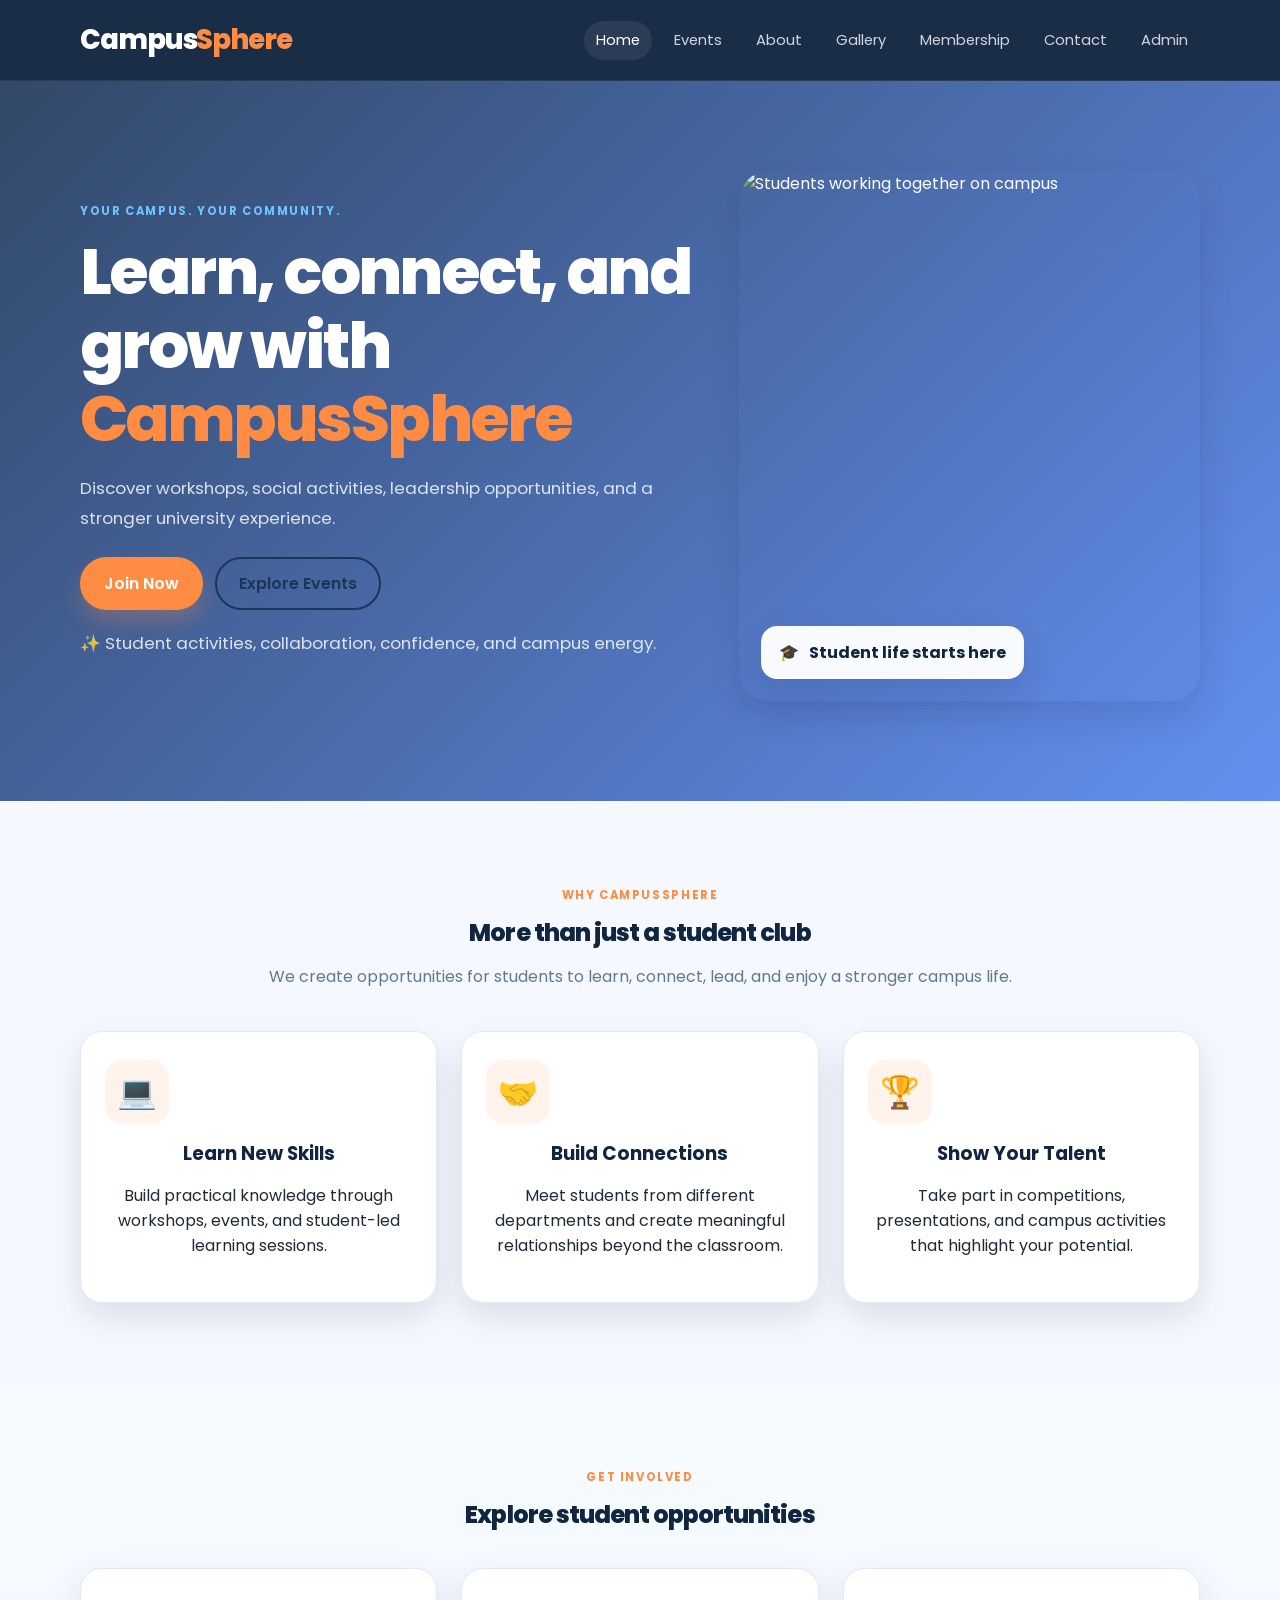
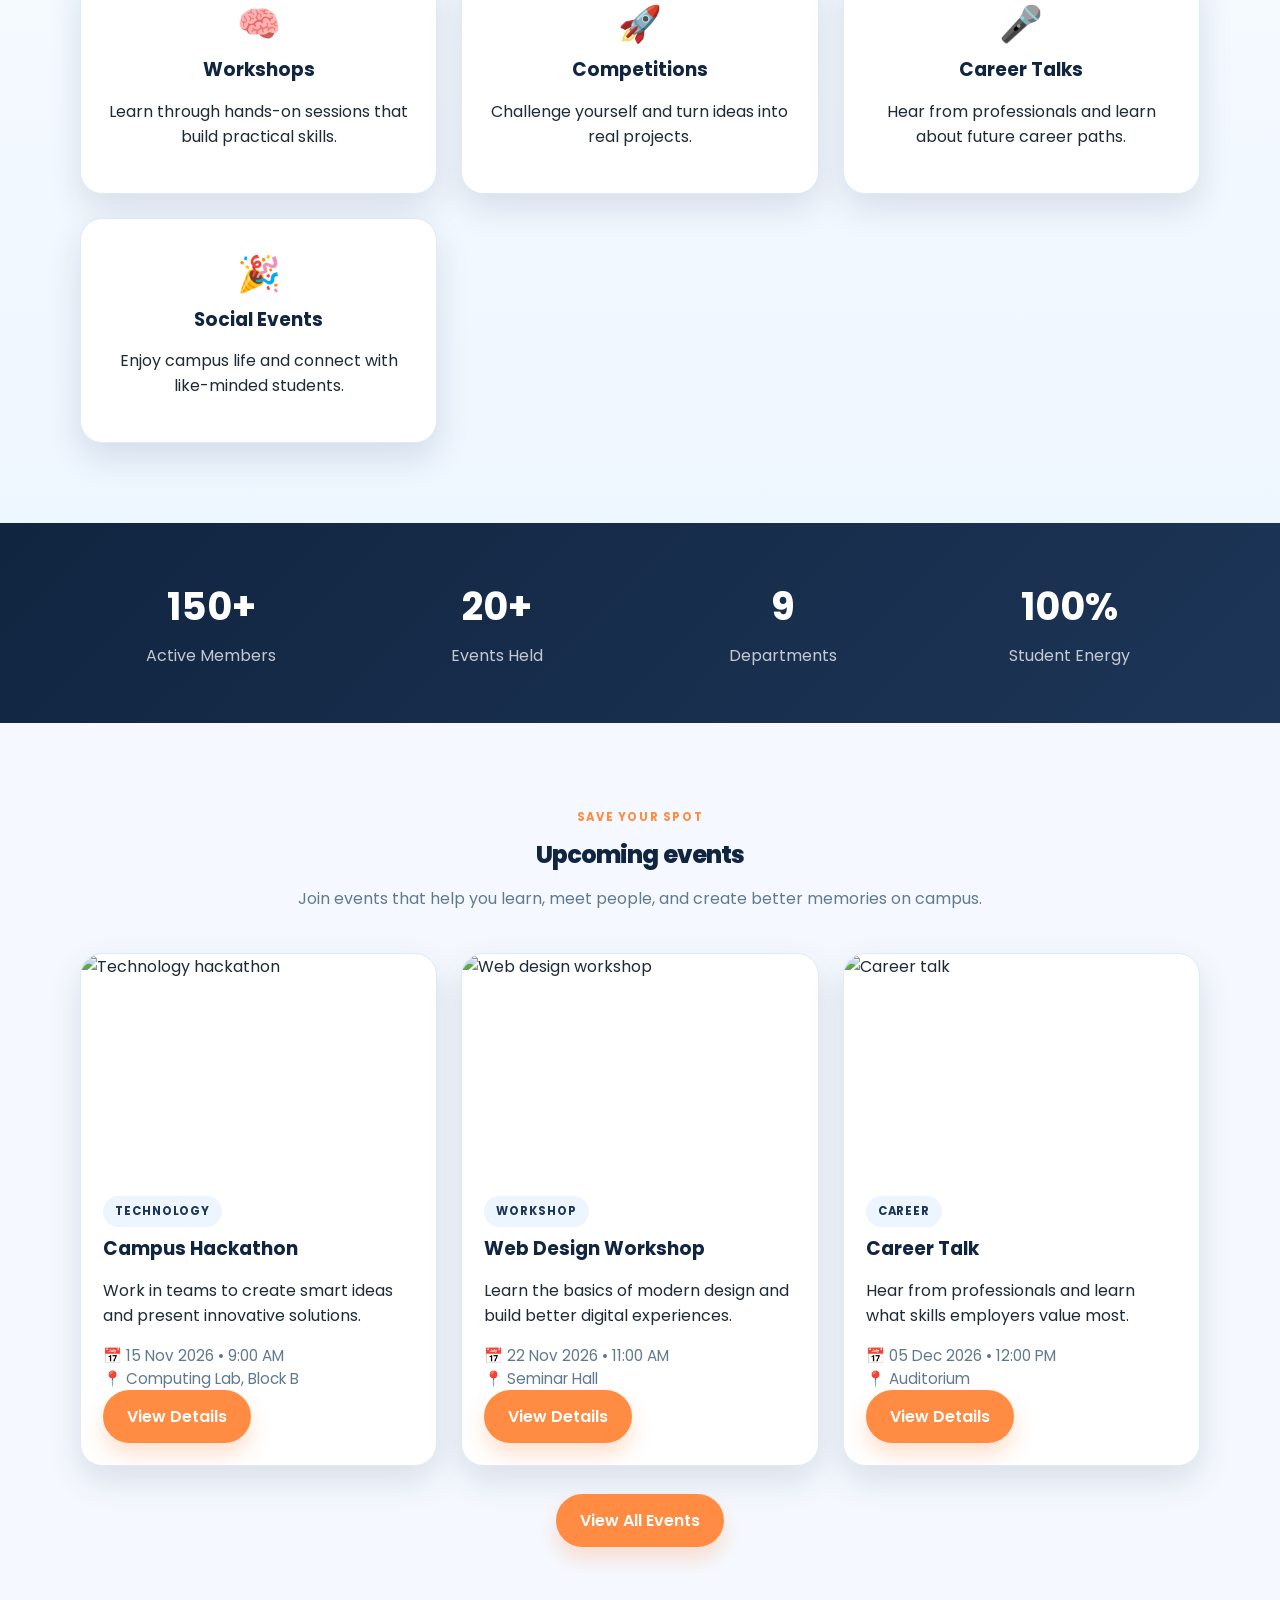
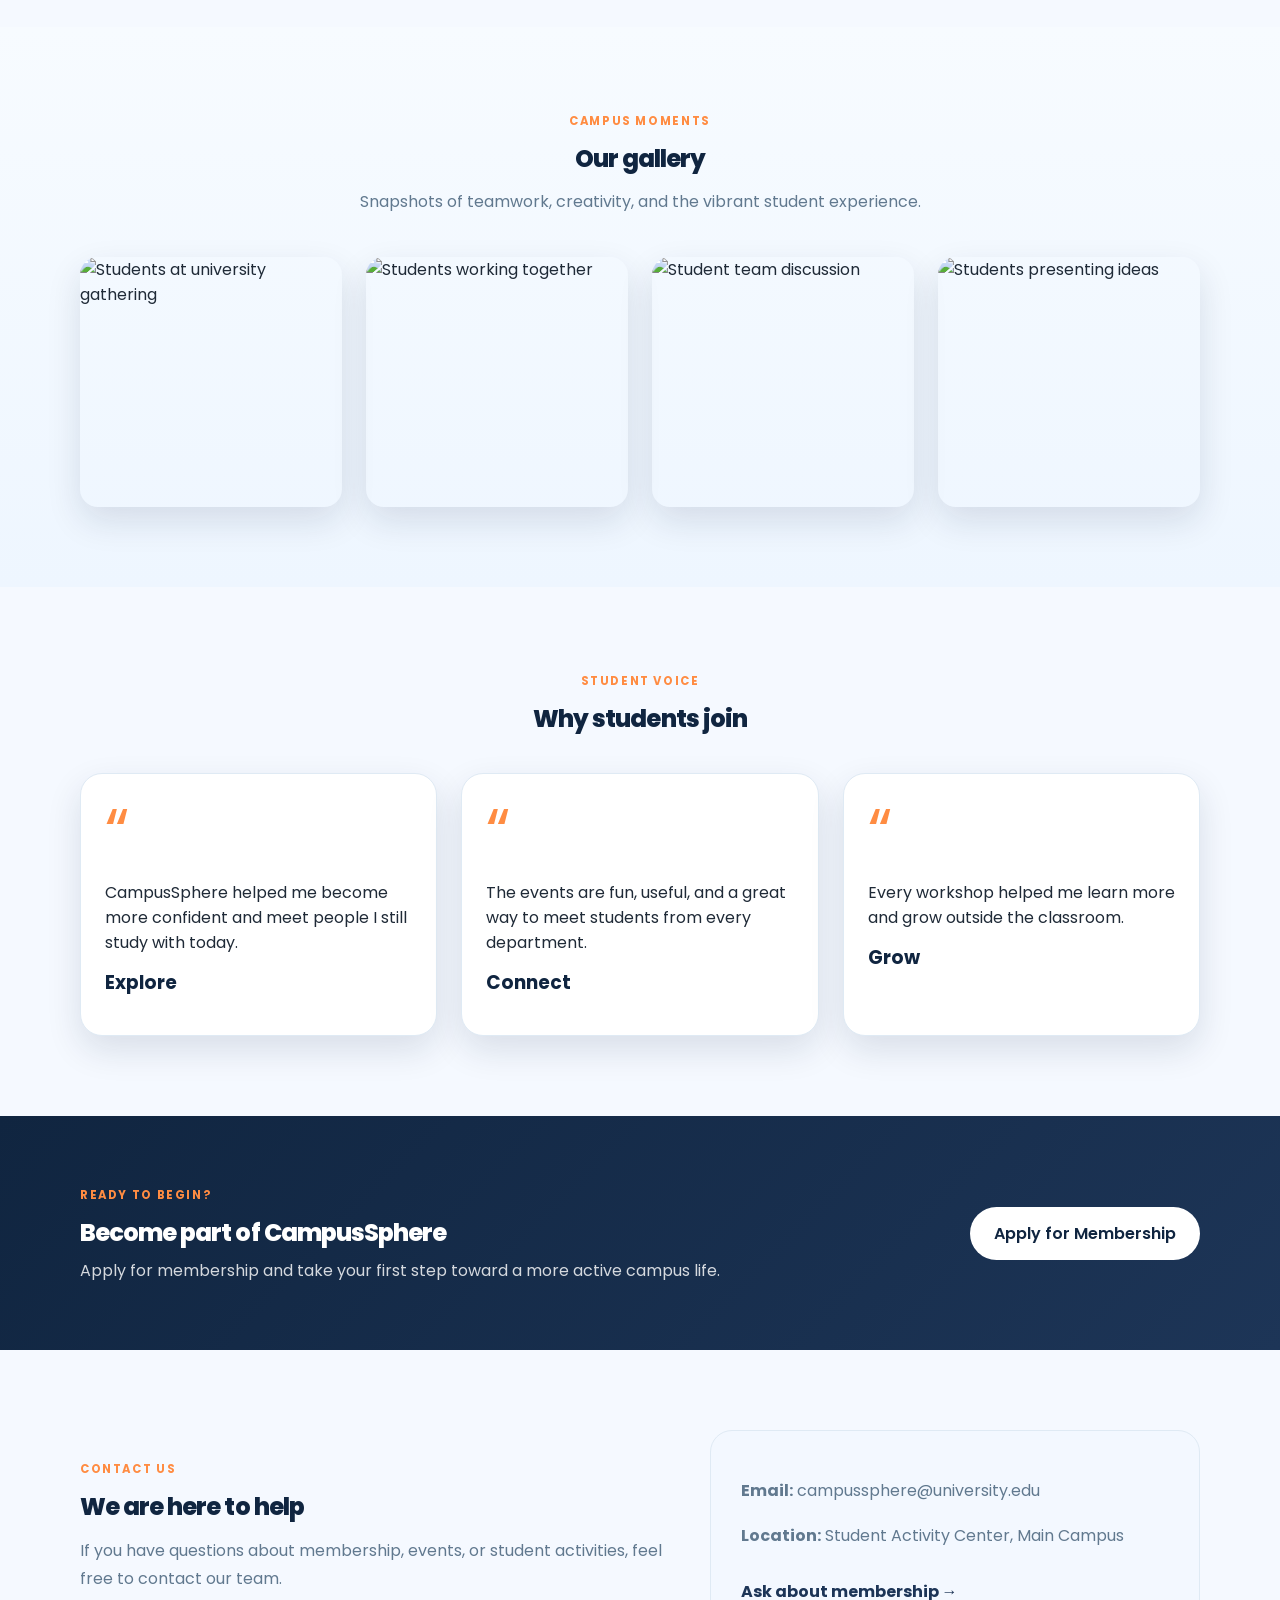
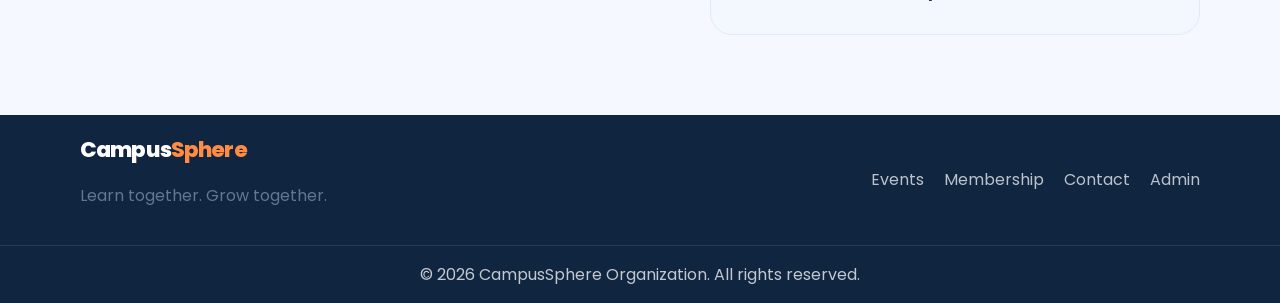
==== commit 1f3eac86: "Improve the CampusSphere project design to be more attractive and beginner-friendly while matching t" ====
--- a/index.html
+++ b/index.html
@@ -4,8 +4,9 @@
   <meta charset="UTF-8" />
   <meta name="viewport" content="width=device-width, initial-scale=1.0" />
   <title>CampusSphere | Home</title>
-  <link rel="preconnect" href="https://fonts.googleapis.com">
-  <link href="https://fonts.googleapis.com/css2?family=Poppins:wght@400;500;600;700;800&display=swap" rel="stylesheet">
+  <link rel="preconnect" href="https://fonts.googleapis.com" />
+  <link rel="preconnect" href="https://fonts.gstatic.com" crossorigin />
+  <link href="https://fonts.googleapis.com/css2?family=Poppins:wght@400;500;600;700;800&display=swap" rel="stylesheet" />
   <link rel="stylesheet" href="styles.css" />
   <script src="app.js" defer></script>
 </head>
@@ -33,18 +34,17 @@
           <span class="eyebrow">Your campus. Your community.</span>
           <h1>Learn, connect, and grow with <span>CampusSphere</span></h1>
           <p>
-            Join exciting student events, meet amazing people, build new skills,
-            and make your university life more fun and meaningful.
+            Discover workshops, social activities, leadership opportunities, and a stronger university experience.
           </p>
           <div class="hero-buttons">
             <a class="btn btn-primary" href="membership.html">Join Now</a>
             <a class="btn btn-outline" href="events.html">Explore Events</a>
           </div>
-          <p class="hero-note">✨ Student activities, workshops, networking and unforgettable experiences.</p>
+          <p class="hero-note">✨ Student activities, collaboration, confidence, and campus energy.</p>
         </div>
 
         <div class="hero-visual">
-          <img src="https://images.unsplash.com/photo-1523240795612-9a054b0db644?auto=format&fit=crop&w=1200&q=80" alt="Students collaborating on campus" />
+          <img src="https://images.unsplash.com/photo-1523240795612-9a054b0db644?auto=format&fit=crop&w=1200&q=80" alt="Students working together on campus" />
           <div class="floating-card">
             <span>🎓</span>
             <strong>Student life starts here</strong>
@@ -57,25 +57,25 @@
       <div class="container">
         <div class="section-heading">
           <span class="eyebrow">Why CampusSphere</span>
-          <h2>More than just a club</h2>
-          <p>We help students discover new opportunities, make friends, and develop confidence through real experiences.</p>
+          <h2>More than just a student club</h2>
+          <p>We create opportunities for students to learn, connect, lead, and enjoy a stronger campus life.</p>
         </div>
 
         <div class="feature-grid">
           <article class="feature-card">
             <div class="feature-icon">💻</div>
             <h3>Learn New Skills</h3>
-            <p>Build practical knowledge through workshops, study challenges, and creative sessions.</p>
+            <p>Build practical knowledge through workshops, events, and student-led learning sessions.</p>
           </article>
           <article class="feature-card">
             <div class="feature-icon">🤝</div>
             <h3>Build Connections</h3>
-            <p>Meet students from different departments and expand your social and professional network.</p>
+            <p>Meet students from different departments and create meaningful relationships beyond the classroom.</p>
           </article>
           <article class="feature-card">
             <div class="feature-icon">🏆</div>
             <h3>Show Your Talent</h3>
-            <p>Take part in competitions, presentations, and activities that highlight your strengths.</p>
+            <p>Take part in competitions, presentations, and campus activities that highlight your potential.</p>
           </article>
         </div>
       </div>
@@ -92,7 +92,7 @@
           <article class="activity-card">
             <span>🧠</span>
             <h3>Workshops</h3>
-            <p>Learn useful skills in a practical and friendly environment.</p>
+            <p>Learn through hands-on sessions that build practical skills.</p>
           </article>
           <article class="activity-card">
             <span>🚀</span>
@@ -102,7 +102,7 @@
           <article class="activity-card">
             <span>🎤</span>
             <h3>Career Talks</h3>
-            <p>Get inspired by professionals and understand future career paths.</p>
+            <p>Hear from professionals and learn about future career paths.</p>
           </article>
           <article class="activity-card">
             <span>🎉</span>
@@ -139,39 +139,39 @@
         <div class="section-heading">
           <span class="eyebrow">Save your spot</span>
           <h2>Upcoming events</h2>
-          <p>Join events that help you learn, meet people, and enjoy campus culture.</p>
+          <p>Join events that help you learn, meet people, and create better memories on campus.</p>
         </div>
 
         <div class="event-grid">
-          <article class="event-card" data-event-card data-category="technology">
+          <article class="event-card" data-category="technology">
             <img src="https://images.unsplash.com/photo-1516321318423-f06f85e504b3?auto=format&fit=crop&w=700&q=80" alt="Technology hackathon" />
             <div class="event-card-body">
               <span class="event-category">Technology</span>
               <h3>Campus Hackathon</h3>
-              <p>Work in teams to create creative solutions and compete with fellow students.</p>
-              <p class="event-meta">📅 15 Nov 2026 · 9:00 AM<br>📍 Computing Lab, Block B</p>
+              <p>Work in teams to create smart ideas and present innovative solutions.</p>
+              <p class="event-meta">📅 15 Nov 2026 • 9:00 AM<br>📍 Computing Lab, Block B</p>
               <a class="btn btn-primary" href="event-details.html?id=1">View Details</a>
             </div>
           </article>
 
-          <article class="event-card" data-event-card data-category="workshop">
+          <article class="event-card" data-category="workshop">
             <img src="https://images.unsplash.com/photo-1516321497487-e288fb19713f?auto=format&fit=crop&w=700&q=80" alt="Web design workshop" />
             <div class="event-card-body">
               <span class="event-category">Workshop</span>
               <h3>Web Design Workshop</h3>
-              <p>Learn the basics of modern web design with practical examples and tips.</p>
-              <p class="event-meta">📅 22 Nov 2026 · 11:00 AM<br>📍 Seminar Hall</p>
+              <p>Learn the basics of modern design and build better digital experiences.</p>
+              <p class="event-meta">📅 22 Nov 2026 • 11:00 AM<br>📍 Seminar Hall</p>
               <a class="btn btn-primary" href="event-details.html?id=2">View Details</a>
             </div>
           </article>
 
-          <article class="event-card" data-event-card data-category="career">
+          <article class="event-card" data-category="career">
             <img src="https://images.unsplash.com/photo-1475721027785-f74eccf877e2?auto=format&fit=crop&w=700&q=80" alt="Career talk" />
             <div class="event-card-body">
               <span class="event-category">Career</span>
               <h3>Career Talk</h3>
-              <p>Discover future opportunities and learn what employers look for in graduates.</p>
-              <p class="event-meta">📅 05 Dec 2026 · 12:00 PM<br>📍 Auditorium</p>
+              <p>Hear from professionals and learn what skills employers value most.</p>
+              <p class="event-meta">📅 05 Dec 2026 • 12:00 PM<br>📍 Auditorium</p>
               <a class="btn btn-primary" href="event-details.html?id=3">View Details</a>
             </div>
           </article>
@@ -188,13 +188,13 @@
         <div class="section-heading">
           <span class="eyebrow">Campus moments</span>
           <h2>Our gallery</h2>
-          <p>Snapshots of teamwork, learning, and the vibrant student experience.</p>
+          <p>Snapshots of teamwork, creativity, and the vibrant student experience.</p>
         </div>
 
         <div class="gallery-grid">
-          <img src="https://images.unsplash.com/photo-1523580494863-6f3031224c94?auto=format&fit=crop&w=700&q=80" alt="Students at a university gathering" />
+          <img src="https://images.unsplash.com/photo-1523580494863-6f3031224c94?auto=format&fit=crop&w=700&q=80" alt="Students at university gathering" />
           <img src="https://images.unsplash.com/photo-1517486808906-6ca8b3f04846?auto=format&fit=crop&w=700&q=80" alt="Students working together" />
-          <img src="https://images.unsplash.com/photo-1517048676732-d65bc937f952?auto=format&fit=crop&w=700&q=80" alt="Team discussion" />
+          <img src="https://images.unsplash.com/photo-1517048676732-d65bc937f952?auto=format&fit=crop&w=700&q=80" alt="Student team discussion" />
           <img src="https://images.unsplash.com/photo-1544531586-fde5298cdd40?auto=format&fit=crop&w=700&q=80" alt="Students presenting ideas" />
         </div>
       </div>
@@ -210,17 +210,17 @@
         <div class="testimonial-grid">
           <article class="testimonial-card">
             <div class="quote-mark">“</div>
-            <p>CampusSphere helped me find my confidence and meet people I still study with today.</p>
+            <p>CampusSphere helped me become more confident and meet people I still study with today.</p>
             <h3>Explore</h3>
           </article>
           <article class="testimonial-card">
             <div class="quote-mark">“</div>
-            <p>The events are fun, practical, and a great way to meet students from all departments.</p>
+            <p>The events are fun, useful, and a great way to meet students from every department.</p>
             <h3>Connect</h3>
           </article>
           <article class="testimonial-card">
             <div class="quote-mark">“</div>
-            <p>Every workshop gave me more confidence and helped me grow outside the classroom.</p>
+            <p>Every workshop helped me learn more and grow outside the classroom.</p>
             <h3>Grow</h3>
           </article>
         </div>
@@ -231,8 +231,8 @@
       <div class="container join-content">
         <div>
           <span class="eyebrow">Ready to begin?</span>
-          <h2>Become part of the CampusSphere community</h2>
-          <p>Apply for membership and start discovering opportunities that help you grow.</p>
+          <h2>Become part of CampusSphere</h2>
+          <p>Apply for membership and take your first step toward a more active campus life.</p>
         </div>
         <a class="btn btn-white" href="membership.html">Apply for Membership</a>
       </div>
@@ -243,7 +243,7 @@
         <div>
           <span class="eyebrow">Contact us</span>
           <h2>We are here to help</h2>
-          <p>Have a question about membership, events, or university activities? Reach out to our team.</p>
+          <p>If you have questions about membership, events, or student activities, feel free to contact our team.</p>
         </div>
 
         <div class="contact-details">
--- a/styles.css
+++ b/styles.css
@@ -1,1469 +1,1089 @@
-
-/* =========================================================
-   CampusSphere - Main Stylesheet
-   Theme: Navy + Purple + Orange
-   Shared by all public and admin HTML pages
-   ========================================================= */
-
-/* ---------- 1. RESET & VARIABLES ---------- */
-
-:root {
-  --navy: #1e1b4b;
-  --navy-light: #312e81;
-  --purple: #4f46e5;
-  --purple-light: #eef0ff;
-  --orange: #f59e0b;
-  --orange-dark: #d97706;
-  --white: #ffffff;
-  --background: #f5f6fb;
-  --surface: #ffffff;
-  --text: #374151;
-  --muted: #6b7280;
-  --border: #e5e7eb;
-  --success: #15803d;
-  --success-bg: #dcfce7;
-  --warning: #92400e;
-  --warning-bg: #fef3c7;
-  --danger: #dc2626;
-  --danger-bg: #fee2e2;
-  --shadow: 0 8px 25px rgba(30, 27, 75, 0.08);
-  --shadow-hover: 0 14px 35px rgba(30, 27, 75, 0.14);
-  --radius: 16px;
-  --radius-small: 9px;
-  --container: 1180px;
-}
-
-* {
-  box-sizing: border-box;
-}
-
-html {
-  scroll-behavior: smooth;
-  scroll-padding-top: 90px;
-}
-
-body {
-  margin: 0;
-  font-family: "Poppins", Arial, sans-serif;
-  color: var(--text);
-  background: var(--white);
-  line-height: 1.7;
-  font-size: 15px;
-}
-
-body,
-input,
-select,
-textarea,
-button {
-  font-family: "Poppins", Arial, sans-serif;
-}
-
-img {
-  display: block;
-  max-width: 100%;
-}
-
-a {
-  color: var(--purple);
-  transition: color 0.2s ease;
-}
-
-button,
-input,
-select,
-textarea {
-  font-size: inherit;
-}
-
-button {
-  cursor: pointer;
-}
-
-button:focus-visible,
-a:focus-visible,
-input:focus-visible,
-select:focus-visible,
-textarea:focus-visible {
-  outline: 3px solid rgba(245, 158, 11, 0.65);
-  outline-offset: 3px;
-}
-
-h1,
-h2,
-h3,
-h4 {
-  color: var(--navy);
-  line-height: 1.3;
-  margin: 0 0 14px;
-  font-weight: 700;
-}
-
-h1 {
-  font-size: clamp(2rem, 5vw, 3.5rem);
-}
-
-h2 {
-  font-size: clamp(1.5rem, 3vw, 2.2rem);
-}
-
-h3 {
-  font-size: 1.15rem;
-}
-
-p {
-  margin-top: 0;
-}
-
-.container {
-  width: min(var(--container), calc(100% - 40px));
-  margin-inline: auto;
-}
-
-.section {
-  padding: 80px 0;
-}
-
-.section-light,
-.gray {
-  background: var(--background);
-}
-
-.section-heading {
-  max-width: 720px;
-  margin: 0 auto 42px;
-  text-align: center;
-}
-
-.section-heading p {
-  color: var(--muted);
-}
-
-.title {
-  display: inline-block;
-  margin-bottom: 35px;
-}
-
-.title::after {
-  content: "";
-  display: block;
-  height: 4px;
-  width: 68px;
-  margin: 10px auto 0;
-  border-radius: 10px;
-  background: var(--orange);
-}
-
-.eyebrow {
-  display: inline-block;
-  color: var(--purple);
-  font-size: 0.76rem;
-  font-weight: 700;
-  letter-spacing: 2px;
-  text-transform: uppercase;
-  margin-bottom: 12px;
-}
-
-.muted {
-  color: var(--muted);
-}
-
-.text-center {
-  text-align: center;
-}
-
-.text-link {
-  display: inline-block;
-  color: var(--purple);
-  text-decoration: none;
-  font-weight: 600;
-}
-
-.text-link:hover {
-  color: var(--orange-dark);
-}
-
-/* ---------- 2. HEADER & NAVIGATION ---------- */
-
-.site-header {
-  position: sticky;
-  top: 0;
-  z-index: 1000;
-  background: var(--navy);
-  box-shadow: 0 4px 18px rgba(15, 23, 42, 0.16);
-}
-
-.navbar {
-  min-height: 76px;
-  display: flex;
-  align-items: center;
-  justify-content: space-between;
-  gap: 24px;
-}
-
-.logo {
-  display: inline-block;
-  color: var(--white);
-  font-size: 1.65rem;
-  line-height: 1.3;
-  font-weight: 700;
-  text-decoration: none;
-  white-space: nowrap;
-}
-
-.logo span {
-  color: var(--orange);
-}
-
-.nav-links {
-  display: flex;
-  align-items: center;
-  justify-content: flex-end;
-  gap: 7px;
-}
-
-.nav-links a {
-  color: #e5e7eb;
-  font-size: 0.88rem;
-  font-weight: 500;
-  text-decoration: none;
-  padding: 9px 12px;
-  border-radius: 8px;
-  transition: 0.2s ease;
-}
-
-.nav-links a:hover,
-.nav-links a.active {
-  color: var(--orange);
-  background: rgba(255, 255, 255, 0.07);
-}
-
-.menu-toggle {
-  display: none;
-  color: var(--white);
-  background: transparent;
-  border: 1px solid rgba(255, 255, 255, 0.3);
-  border-radius: 8px;
-  padding: 7px 12px;
-  font-size: 1.4rem;
-}
-
-/* ---------- 3. BUTTONS ---------- */
-
-.btn {
-  display: inline-flex;
-  justify-content: center;
-  align-items: center;
-  gap: 8px;
-  min-height: 44px;
-  padding: 11px 24px;
-  border: 2px solid transparent;
-  border-radius: 50px;
-  font-size: 0.92rem;
-  font-weight: 600;
-  line-height: 1.4;
-  text-align: center;
-  text-decoration: none;
-  transition:
-    background 0.2s ease,
-    color 0.2s ease,
-    transform 0.2s ease,
-    box-shadow 0.2s ease;
-}
-
-.btn:hover {
-  transform: translateY(-2px);
-}
-
-.btn-primary {
-  color: var(--navy);
-  background: var(--orange);
-  box-shadow: 0 5px 14px rgba(245, 158, 11, 0.2);
-}
-
-.btn-primary:hover {
-  background: #fbbf24;
-  box-shadow: 0 8px 20px rgba(245, 158, 11, 0.28);
-}
-
-.btn-secondary {
-  color: var(--white);
-  background: var(--purple);
-}
-
-.btn-secondary:hover {
-  background: var(--navy-light);
-}
-
-.btn-outline {
-  color: var(--purple);
-  border-color: var(--purple);
-  background: transparent;
-}
-
-.btn-outline:hover {
-  color: var(--white);
-  background: var(--purple);
-}
-
-.btn-full {
-  width: 100%;
-}
-
-.btn:disabled {
-  opacity: 0.6;
-  cursor: not-allowed;
-  transform: none;
-}
-
-/* ---------- 4. HOME HERO ---------- */
-
-.hero {
-  position: relative;
-  overflow: hidden;
-  padding: 125px 20px;
-  color: var(--white);
-  text-align: center;
-  background:
-    linear-gradient(
-      125deg,
-      rgba(30, 27, 75, 0.94),
-      rgba(79, 70, 229, 0.84)
-    ),
-    url("https://picsum.photos/id/1067/1600/900")
-      center / cover no-repeat;
-}
-
-.hero-content {
-  position: relative;
-  max-width: 850px;
-  margin: auto;
-}
-
-.hero .eyebrow {
-  color: #fcd34d;
-}
-
-.hero h1 {
-  color: var(--white);
-  margin-bottom: 20px;
-}
-
-.hero p {
-  max-width: 680px;
-  margin: 0 auto 30px;
-  color: #e0e7ff;
-  font-size: 1.08rem;
-}
-
-.hero-actions {
-  display: flex;
-  justify-content: center;
-  align-items: center;
-  flex-wrap: wrap;
-  gap: 14px;
-}
-
-.hero .btn-secondary {
-  border-color: rgba(255, 255, 255, 0.65);
-  background: transparent;
-}
-
-.hero .btn-secondary:hover {
-  color: var(--navy);
-  background: var(--white);
-}
-
-/* ---------- 5. PAGE HERO ---------- */
-
-.page-hero {
-  padding: 65px 20px;
-  color: var(--white);
-  text-align: center;
-  background: linear-gradient(125deg, var(--navy), var(--purple));
-}
-
-.page-hero h1 {
-  color: var(--white);
-  font-size: clamp(2rem, 5vw, 3rem);
-}
-
-.page-hero p {
-  max-width: 700px;
-  margin: 0 auto;
-  color: #e0e7ff;
-}
-
-.page-hero .eyebrow {
-  color: #fcd34d;
-}
-
-/* ---------- 6. CARDS & GRIDS ---------- */
-
-.cards,
-.card-grid {
-  display: grid;
-  grid-template-columns: repeat(3, minmax(0, 1fr));
-  gap: 25px;
-}
-
-.card {
-  min-width: 0;
-  padding: 25px;
-  border: 1px solid var(--border);
-  border-radius: var(--radius);
-  background: var(--surface);
-  box-shadow: var(--shadow);
-  transition: transform 0.25s ease, box-shadow 0.25s ease;
-}
-
-.card:hover {
-  transform: translateY(-6px);
-  box-shadow: var(--shadow-hover);
-}
-
-.card p {
-  color: var(--muted);
-}
-
-.card img {
-  width: 100%;
-  height: 190px;
-  object-fit: cover;
-  border-radius: 11px;
-  margin-bottom: 18px;
-}
-
-.icon {
-  font-size: 2.8rem;
-  line-height: 1.3;
-  margin-bottom: 14px;
-}
-
-.date {
-  display: inline-block;
-  padding: 5px 13px;
-  color: var(--navy);
-  background: #fef3c7;
-  border-radius: 50px;
-  font-size: 0.78rem;
-  font-weight: 700;
-}
-
-.event-card .btn {
-  margin-top: 8px;
-}
-
-.testimonial {
-  text-align: left;
-  border-left: 5px solid var(--orange);
-}
-
-.testimonial blockquote {
-  margin: 0 0 16px;
-  color: var(--text);
-  font-size: 0.96rem;
-}
-
-.testimonial strong {
-  color: var(--navy);
-}
-
-/* ---------- 7. ACHIEVEMENTS ---------- */
-
-.achievements {
-  display: grid;
-  grid-template-columns: repeat(4, minmax(0, 1fr));
-  gap: 25px;
-  padding: 48px 20px;
-  color: var(--white);
-  text-align: center;
-  background: linear-gradient(110deg, var(--navy), var(--purple));
-}
-
-.achievement-item h2,
-.achievements h2 {
-  color: var(--orange);
-  font-size: clamp(2rem, 4vw, 2.8rem);
-  margin-bottom: 5px;
-}
-
-.achievement-item p,
-.achievements p {
-  margin-bottom: 0;
-  color: #e5e7eb;
-}
-
-/* ---------- 8. GALLERY ---------- */
-
-.gallery {
-  display: grid;
-  grid-template-columns: repeat(4, minmax(0, 1fr));
-  gap: 16px;
-}
-
-.gallery img {
-  width: 100%;
-  height: 210px;
-  object-fit: cover;
-  border-radius: 12px;
-  box-shadow: var(--shadow);
-  transition: transform 0.25s ease;
-}
-
-.gallery img:hover {
-  transform: scale(1.035);
-}
-
-/* ---------- 9. JOIN BANNER ---------- */
-
-.join-banner {
-  max-width: 950px;
-  margin: 0 auto;
-  padding: 55px 30px;
-  color: var(--white);
-  text-align: center;
-  border-radius: 22px;
-  background: linear-gradient(125deg, var(--navy), var(--purple));
-  box-shadow: var(--shadow-hover);
-}
-
-.join-banner h2 {
-  color: var(--white);
-}
-
-.join-banner p {
-  color: #e0e7ff;
-  margin-bottom: 25px;
-}
-
-/* ---------- 10. FORMS ---------- */
-
-.form-layout {
-  display: grid;
-  grid-template-columns: minmax(0, 0.9fr) minmax(0, 1.1fr);
-  align-items: start;
-  gap: 45px;
-}
-
-.form-intro {
-  padding-top: 15px;
-}
-
-.form-intro > p {
-  color: var(--muted);
-}
-
-.check-list {
-  list-style: none;
-  padding: 0;
-  margin: 25px 0;
-}
-
-.check-list li {
-  margin-bottom: 12px;
-}
-
-.check-list li::first-letter {
-  color: var(--success);
-}
-
-.notice-card {
-  margin-top: 28px;
-  padding: 20px;
-  border: 1px solid #ddd6fe;
-  border-radius: 12px;
-  background: var(--purple-light);
-}
-
-.notice-card strong {
-  color: var(--navy);
-}
-
-.notice-card p {
-  margin: 8px 0 0;
-  color: var(--muted);
-  font-size: 0.9rem;
-}
-
-.form-card {
-  width: 100%;
-  max-width: 650px;
-  margin: 0 auto;
-  padding: 32px;
-  border: 1px solid var(--border);
-  border-radius: 18px;
-  background: var(--white);
-  box-shadow: var(--shadow);
-}
-
-.form-card h2 {
-  font-size: 1.6rem;
-  margin-bottom: 7px;
-}
-
-.form-subtitle {
-  color: var(--muted);
-  font-size: 0.9rem;
-  margin-bottom: 25px;
-}
-
-.form-row {
-  display: grid;
-  grid-template-columns: repeat(2, minmax(0, 1fr));
-  gap: 18px;
-}
-
-.form-group {
-  min-width: 0;
-  margin-bottom: 18px;
-}
-
-.form-group label,
-.form-card > label:not(.checkbox-label) {
-  display: block;
-  color: var(--navy);
-  font-size: 0.86rem;
-  font-weight: 600;
-  margin-bottom: 7px;
-}
-
-.form-group input,
-.form-group select,
-.form-group textarea,
-.form-card input:not([type="checkbox"]),
-.form-card select,
-.form-card textarea {
-  width: 100%;
-  min-height: 46px;
-  padding: 11px 13px;
-  border: 1px solid #d1d5db;
-  border-radius: 9px;
-  background: var(--white);
-  color: var(--text);
-  outline: none;
-  transition: border-color 0.2s, box-shadow 0.2s;
-}
-
-.form-group textarea,
-.form-card textarea {
-  min-height: 110px;
-  resize: vertical;
-}
-
-.form-group input:focus,
-.form-group select:focus,
-.form-group textarea:focus,
-.form-card input:focus,
-.form-card select:focus,
-.form-card textarea:focus {
-  border-color: var(--purple);
-  box-shadow: 0 0 0 3px rgba(79, 70, 229, 0.1);
-}
-
-.checkbox-label {
-  display: flex;
-  align-items: flex-start;
-  gap: 10px;
-  margin: 15px 0 22px;
-  color: var(--text);
-  font-size: 0.86rem;
-}
-
-.checkbox-label input {
-  width: 17px;
-  height: 17px;
-  margin-top: 5px;
-  flex-shrink: 0;
-  accent-color: var(--purple);
-}
-
-.form-message {
-  margin-top: 15px;
-  font-size: 0.9rem;
-  font-weight: 500;
-}
-
-.form-message:empty {
-  display: none;
-}
-
-.form-message.success {
-  padding: 12px;
-  color: var(--success);
-  border-radius: 8px;
-  background: var(--success-bg);
-}
-
-.form-message.error {
-  padding: 12px;
-  color: var(--danger);
-  border-radius: 8px;
-  background: var(--danger-bg);
-}
-
-.form-message.info {
-  padding: 12px;
-  color: var(--warning);
-  border-radius: 8px;
-  background: var(--warning-bg);
-}
-
-.security-note {
-  margin-top: 18px;
-  color: var(--muted);
-  font-size: 0.82rem;
-  text-align: center;
-}
-
-.demo-notice {
-  margin: 22px 0 0;
-  padding: 14px 17px;
-  color: var(--warning);
-  border: 1px solid #fde68a;
-  border-radius: 10px;
-  background: #fffbeb;
-  font-size: 0.86rem;
-}
-
-/* ---------- 11. EVENT DETAILS ---------- */
-
-.detail-layout {
-  display: grid;
-  grid-template-columns: minmax(0, 1.5fr) minmax(260px, 0.8fr);
-  align-items: start;
-  gap: 35px;
-}
-
-.detail-img {
-  width: 100%;
-  max-height: 430px;
-  object-fit: cover;
-  border-radius: 16px;
-  margin-bottom: 25px;
-}
-
-.detail-panel {
-  padding: 25px;
-  border: 1px solid var(--border);
-  border-radius: 15px;
-  background: var(--white);
-  box-shadow: var(--shadow);
-}
-
-.detail-meta {
-  display: grid;
-  gap: 12px;
-  margin: 20px 0;
-}
-
-.detail-meta p {
-  margin: 0;
-  padding-bottom: 10px;
-  border-bottom: 1px solid var(--border);
-}
-
-/* ---------- 12. SEARCH & TABLES ---------- */
-
-.filter-bar,
-.search-bar {
-  display: flex;
-  align-items: center;
-  gap: 12px;
-  margin-bottom: 24px;
-}
-
-.filter-bar input,
-.filter-bar select,
-.search-bar input,
-.search-bar select {
-  min-width: 0;
-  min-height: 44px;
-  padding: 10px 13px;
-  border: 1px solid #d1d5db;
-  border-radius: 9px;
-  background: var(--white);
-  color: var(--text);
-}
-
-.filter-bar input,
-.search-bar input {
-  flex: 1;
-}
-
-.table-box,
-.table-wrap {
-  width: 100%;
-  overflow-x: auto;
-  border: 1px solid var(--border);
-  border-radius: 12px;
-  background: var(--white);
-  box-shadow: var(--shadow);
-}
-
-table {
-  width: 100%;
-  border-collapse: collapse;
-  background: var(--white);
-  text-align: left;
-  font-size: 0.88rem;
-}
-
-thead {
-  background: var(--navy);
-}
-
-th {
-  padding: 15px;
-  color: var(--white);
-  font-weight: 600;
-  white-space: nowrap;
-}
-
-td {
-  padding: 14px 15px;
-  border-bottom: 1px solid var(--border);
-  vertical-align: middle;
-}
-
-tbody tr:last-child td {
-  border-bottom: none;
-}
-
-tbody tr:hover td {
-  background: #f8f9ff;
-}
-
-td a {
-  color: var(--purple);
-  text-decoration: none;
-  font-weight: 600;
-}
-
-td a:hover {
-  color: var(--orange-dark);
-}
-
-.table-action {
-  padding: 6px 10px;
-  color: var(--purple);
-  background: var(--purple-light);
-  border: 1px solid #ddd6fe;
-  border-radius: 6px;
-  font-size: 0.8rem;
-  font-weight: 600;
-}
-
-.table-action:hover {
-  color: var(--white);
-  background: var(--purple);
-}
-
-.table-action.danger {
-  color: var(--danger);
-  background: #fff1f2;
-  border-color: #fecdd3;
-}
-
-.table-action.danger:hover {
-  color: var(--white);
-  background: var(--danger);
-}
-
-.status-badge {
-  display: inline-block;
-  padding: 5px 10px;
-  color: var(--success);
-  background: var(--success-bg);
-  border-radius: 50px;
-  font-size: 0.76rem;
-  font-weight: 600;
-  white-space: nowrap;
-}
-
-.status-pending {
-  color: var(--warning);
-  background: var(--warning-bg);
-}
-
-.status-cancelled {
-  color: var(--danger);
-  background: var(--danger-bg);
-}
-
-.empty-state {
-  padding: 24px;
-  color: var(--muted);
-  text-align: center;
-}
-
-/* ---------- 13. PUBLIC FOOTER ---------- */
-
-.site-footer,
-footer {
-  color: #cbd5e1;
-  background: var(--navy);
-}
-
-.site-footer {
-  padding: 35px 0 0;
-}
-
-.footer-content {
-  display: flex;
-  justify-content: space-between;
-  align-items: center;
-  gap: 20px;
-  padding-bottom: 25px;
-}
-
-.footer-logo {
-  font-size: 1.4rem;
-}
-
-.footer-links {
-  display: flex;
-  flex-wrap: wrap;
-  gap: 20px;
-}
-
-.footer-links a {
-  color: #cbd5e1;
-  text-decoration: none;
-}
-
-.footer-links a:hover {
-  color: var(--orange);
-}
-
-.footer-bottom {
-  padding: 18px 20px;
-  border-top: 1px solid rgba(255, 255, 255, 0.12);
-  text-align: center;
-  font-size: 0.83rem;
-}
-
-.footer-bottom p {
-  margin: 0;
-}
-
-footer:not(.site-footer) {
-  padding: 28px 20px;
-  text-align: center;
-}
-
-/* ---------- 14. ADMIN AUTHENTICATION LAYOUT ---------- */
-
-.admin-auth-page {
-  min-height: 100vh;
-  background: var(--background);
-}
-
-.auth-layout {
-  display: grid;
-  grid-template-columns: minmax(0, 1fr) minmax(0, 1fr);
-  min-height: 100vh;
-}
-
-.auth-visual {
-  display: flex;
-  flex-direction: column;
-  justify-content: space-between;
-  padding: 45px clamp(25px, 6vw, 85px);
-  color: var(--white);
-  background: linear-gradient(145deg, var(--navy), var(--purple));
-}
-
-.auth-visual .logo {
-  align-self: flex-start;
-}
-
-.auth-visual-content {
-  max-width: 560px;
-  margin: 60px auto;
-}
-
-.auth-visual-content h1 {
-  color: var(--white);
-  font-size: clamp(2.2rem, 4vw, 3.5rem);
-}
-
-.auth-visual-content p {
-  color: #e0e7ff;
-}
-
-.auth-visual .eyebrow {
-  color: #fcd34d;
-}
-
-.auth-benefits {
-  margin-top: 30px;
-}
-
-.auth-back {
-  color: #e0e7ff;
-  text-decoration: none;
-}
-
-.auth-back:hover {
-  color: var(--orange);
-}
-
-.auth-form-wrap {
-  display: flex;
-  justify-content: center;
-  align-items: center;
-  padding: 35px 22px;
-}
-
-.auth-card {
-  max-width: 460px;
-}
-
-.auth-card .btn {
-  margin-top: 8px;
-}
-
-/* ---------- 15. ADMIN DASHBOARD ---------- */
-
-.admin-page {
-  min-height: 100vh;
-  background: var(--background);
-}
-
-.admin-sidebar {
-  position: fixed;
-  inset: 0 auto 0 0;
-  z-index: 100;
-  display: flex;
-  flex-direction: column;
-  width: 255px;
-  padding: 28px 18px;
-  overflow-y: auto;
-  background: var(--navy);
-}
-
-.admin-sidebar .logo {
-  padding: 0 10px 25px;
-  border-bottom: 1px solid rgba(255, 255, 255, 0.13);
-  font-size: 1.45rem;
-}
-
-.sidebar-label {
-  margin: 28px 10px 12px;
-  color: #a5b4fc;
-  font-size: 0.68rem;
-  font-weight: 700;
-  letter-spacing: 1.5px;
-}
-
-.sidebar-link {
-  display: block;
-  margin-bottom: 5px;
-  padding: 12px 13px;
-  border-radius: 9px;
-  color: #d1d5db;
-  text-decoration: none;
-  font-size: 0.89rem;
-  transition: 0.2s ease;
-}
-
-.sidebar-link:hover,
-.sidebar-link.active {
-  color: var(--white);
-  background: var(--purple);
-}
-
-.admin-main {
-  min-width: 0;
-  min-height: 100vh;
-  margin-left: 255px;
-}
-
-.admin-topbar {
-  display: flex;
-  justify-content: space-between;
-  align-items: center;
-  gap: 25px;
-  padding: 30px clamp(22px, 4vw, 50px);
-  border-bottom: 1px solid var(--border);
-  background: var(--white);
-}
-
-.admin-topbar h1 {
-  margin-bottom: 5px;
-  font-size: clamp(1.8rem, 3vw, 2.4rem);
-}
-
-.admin-topbar p {
-  margin-bottom: 0;
-  color: var(--muted);
-}
-
-.admin-content {
-  display: grid;
-  gap: 25px;
-  padding: 30px clamp(18px, 4vw, 50px) 45px;
-}
-
-.admin-stat-grid {
-  display: grid;
-  grid-template-columns: repeat(4, minmax(0, 1fr));
-  gap: 18px;
-}
-
-.admin-stat {
-  position: relative;
-  min-width: 0;
-  padding: 22px;
-  border: 1px solid var(--border);
-  border-radius: 14px;
-  background: var(--white);
-  box-shadow: var(--shadow);
-}
-
-.admin-stat p {
-  margin: 12px 0 5px;
-  color: var(--muted);
-  font-size: 0.83rem;
-}
-
-.admin-stat h2 {
-  margin: 0;
-  font-size: 2rem;
-}
-
-.admin-stat small {
-  display: block;
-  margin-top: 8px;
-  color: var(--muted);
-  font-size: 0.74rem;
-}
-
-.stat-symbol {
-  display: inline-flex;
-  justify-content: center;
-  align-items: center;
-  width: 42px;
-  height: 42px;
-  color: var(--purple);
-  border-radius: 11px;
-  background: var(--purple-light);
-  font-size: 1.35rem;
-}
-
-.admin-panel {
-  min-width: 0;
-  padding: 25px;
-  border: 1px solid var(--border);
-  border-radius: 15px;
-  background: var(--white);
-  box-shadow: var(--shadow);
-}
-
-.panel-heading {
-  display: flex;
-  justify-content: space-between;
-  align-items: center;
-  gap: 20px;
-  margin-bottom: 22px;
-}
-
-.panel-heading h2 {
-  margin-bottom: 5px;
-  font-size: 1.25rem;
-}
-
-.panel-heading p {
-  margin: 0;
-  color: var(--muted);
-  font-size: 0.87rem;
-}
-
-.management-grid {
-  display: grid;
-  grid-template-columns: repeat(3, minmax(0, 1fr));
-  gap: 18px;
-}
-
-.management-card {
-  display: block;
-  padding: 23px;
-  border: 1px solid var(--border);
-  border-radius: 13px;
-  background: #fff;
-  text-decoration: none;
-  transition: 0.2s ease;
-}
-
-.management-card:hover {
-  border-color: #c7d2fe;
-  background: #fafaff;
-  transform: translateY(-3px);
-}
-
-.management-card > span {
-  display: inline-block;
-  margin-bottom: 15px;
-  color: var(--purple);
-  font-size: 2rem;
-}
-
-.management-card h3 {
-  margin-bottom: 8px;
-}
-
-.management-card p {
-  color: var(--muted);
-  font-size: 0.85rem;
-}
-
-.management-card strong {
-  color: var(--purple);
-  font-size: 0.85rem;
-}
-
-.admin-filter {
-  align-items: stretch;
-}
-
-.admin-filter input {
-  min-width: 180px;
-}
-
-.admin-form {
-  max-width: 850px;
-}
-
-.admin-form .btn {
-  margin-top: 5px;
-}
-
-/* ---------- 16. RESPONSIVE DESIGN ---------- */
-
-@media (max-width: 1050px) {
-  .navbar {
-    gap: 12px;
-  }
-
-  .nav-links a {
-    padding: 8px;
-    font-size: 0.81rem;
-  }
-
-  .cards,
-  .card-grid {
-    grid-template-columns: repeat(2, minmax(0, 1fr));
-  }
-
-  .gallery {
-    grid-template-columns: repeat(2, minmax(0, 1fr));
-  }
-
-  .admin-stat-grid {
-    grid-template-columns: repeat(2, minmax(0, 1fr));
-  }
-
-  .management-grid {
-    grid-template-columns: 1fr;
-  }
-}
-
-@media (max-width: 800px) {
-  .navbar {
-    position: relative;
-    flex-wrap: wrap;
-    min-height: 70px;
-    padding-top: 12px;
-    padding-bottom: 12px;
-  }
-
-  .menu-toggle {
-    display: inline-block;
-  }
-
-  .nav-links {
-    display: none;
-    flex: 0 0 100%;
-    align-items: stretch;
-    flex-direction: column;
-    gap: 3px;
-    padding-top: 10px;
-  }
-
-  .nav-links.open {
-    display: flex;
-  }
-
-  .nav-links a {
-    padding: 11px 12px;
-    margin: 0;
-    font-size: 0.9rem;
-  }
-
-  .hero {
-    padding: 90px 20px;
-  }
-
-  .section {
-    padding: 60px 0;
-  }
-
-  .form-layout,
-  .detail-layout {
-    grid-template-columns: 1fr;
-    gap: 28px;
-  }
-
-  .auth-layout {
-    grid-template-columns: 1fr;
-  }
-
-  .auth-visual {
-    min-height: auto;
-    padding: 28px;
-  }
-
-  .auth-visual-content {
-    margin: 45px 0;
-  }
-
-  .auth-back {
-    margin-top: 10px;
-  }
-
-  .admin-sidebar {
-    position: static;
-    width: 100%;
-    padding: 18px;
-  }
-
-  .admin-sidebar .logo {
-    padding-bottom: 15px;
-  }
-
-  .sidebar-label {
-    margin-top: 16px;
-  }
-
-  .admin-main {
-    margin-left: 0;
-  }
-
-  .admin-topbar {
-    padding: 25px 20px;
-  }
-
-  .admin-content {
-    padding: 22px 18px 35px;
-  }
-
-  .admin-filter {
-    flex-direction: column;
-  }
-
-  .admin-filter input {
-    width: 100%;
-  }
-
-  .admin-filter select {
-    width: 100%;
-  }
-}
-
-@media (max-width: 560px) {
-  .container {
-    width: calc(100% - 30px);
-  }
-
-  .logo {
-    font-size: 1.4rem;
-  }
-
-  .hero {
-    padding: 75px 15px;
-  }
-
-  .hero p {
-    font-size: 0.96rem;
-  }
-
-  .hero-actions {
-    flex-direction: column;
-  }
-
-  .hero-actions .btn {
-    width: 100%;
-    max-width: 280px;
-  }
-
-  .cards,
-  .card-grid,
-  .gallery,
-  .achievements,
-  .admin-stat-grid {
-    grid-template-columns: 1fr;
-  }
-
-  .gallery img {
-    height: 230px;
-  }
-
-  .form-row {
-    grid-template-columns: 1fr;
-    gap: 0;
-  }
-
-  .form-card {
-    padding: 22px 17px;
-  }
-
-  .filter-bar,
-  .search-bar {
-    flex-direction: column;
-    align-items: stretch;
-  }
-
-  .filter-bar input,
-  .filter-bar select,
-  .search-bar input,
-  .search-bar select {
-    width: 100%;
-  }
-
-  .admin-topbar {
-    align-items: flex-start;
-    flex-direction: column;
-  }
-
-  .admin-panel {
-    padding: 17px;
-  }
-
-  .panel-heading {
-    align-items: flex-start;
-    flex-direction: column;
-  }
-
-  .footer-content {
-    align-items: flex-start;
-    flex-direction: column;
-  }
-
-  .join-banner {
-    padding: 38px 20px;
-  }
-}
-
-/* ---------- 17. REDUCED MOTION ---------- */
-
-@media (prefers-reduced-motion: reduce) {
-  *,
-  *::before,
-  *::after {
-    scroll-behavior: auto !important;
-    animation-duration: 0.01ms !important;
-    animation-iteration-count: 1 !important;
-    transition-duration: 0.01ms !important;
-  }
-}+body {
+  margin: 0;
+  font-family: "Poppins", sans-serif;
+  background: #f5f9ff;
+  color: #1f2a37;
+}
+
+* {
+  box-sizing: border-box;
+}
+
+img {
+  max-width: 100%;
+  display: block;
+}
+
+a {
+  text-decoration: none;
+  color: inherit;
+}
+
+button,
+input,
+select,
+textarea {
+  font: inherit;
+}
+
+:root {
+  --primary: #1d3557;
+  --primary-dark: #102540;
+  --secondary: #ff8c42;
+  --secondary-soft: #fff3eb;
+  --accent: #ffd166;
+  --light: #ffffff;
+  --soft: #f3f8ff;
+  --text: #27384c;
+  --muted: #61798f;
+  --border: #dfeaf4;
+  --success: #2e9d65;
+  --success-bg: #ebfaf1;
+  --danger: #d94a4a;
+  --danger-bg: #ffe9e9;
+  --shadow: 0 14px 35px rgba(16, 37, 64, 0.12);
+  --radius: 22px;
+}
+
+.container {
+  width: min(1120px, calc(100% - 28px));
+  margin: 0 auto;
+}
+
+.section {
+  padding: 80px 0;
+}
+
+.section-light {
+  background: linear-gradient(180deg, #f7fbff, #eef6ff);
+}
+
+.site-header {
+  position: sticky;
+  top: 0;
+  z-index: 1000;
+  background: rgba(16, 37, 64, 0.96);
+  border-bottom: 1px solid rgba(255, 255, 255, 0.08);
+  backdrop-filter: blur(8px);
+}
+
+.navbar {
+  display: flex;
+  align-items: center;
+  justify-content: space-between;
+  min-height: 80px;
+  gap: 20px;
+}
+
+.logo {
+  font-size: 1.7rem;
+  font-weight: 800;
+  color: #fff;
+  letter-spacing: -0.04em;
+}
+
+.logo span {
+  color: var(--secondary);
+}
+
+.nav-links {
+  display: flex;
+  align-items: center;
+  gap: 10px;
+  flex-wrap: wrap;
+}
+
+.nav-links a {
+  padding: 9px 12px;
+  border-radius: 999px;
+  color: rgba(255, 255, 255, 0.8);
+  font-size: 0.92rem;
+  transition: 0.25s ease;
+}
+
+.nav-links a:hover,
+.nav-links a.active {
+  background: rgba(255, 255, 255, 0.08);
+  color: #fff;
+}
+
+.menu-toggle {
+  display: none;
+  background: transparent;
+  border: 1px solid rgba(255, 255, 255, 0.25);
+  color: #fff;
+  padding: 9px 12px;
+  border-radius: 10px;
+  font-size: 1.3rem;
+}
+
+.hero {
+  background: linear-gradient(135deg, rgba(29, 53, 87, 0.9), rgba(37, 99, 235, 0.7)), url("https://images.unsplash.com/photo-1523240795612-9a054b0db644?auto=format&fit=crop&w=1200&q=80") center/cover no-repeat;
+  color: #fff;
+  padding: 90px 0 100px;
+}
+
+.hero-content {
+  display: grid;
+  grid-template-columns: 1.15fr 0.85fr;
+  align-items: center;
+  gap: 35px;
+}
+
+.eyebrow {
+  display: inline-block;
+  font-size: 0.72rem;
+  letter-spacing: 0.14em;
+  text-transform: uppercase;
+  font-weight: 700;
+  color: #6ec2ff;
+  margin-bottom: 15px;
+}
+
+.hero h1,
+.page-hero h1,
+.section-heading h2,
+.form-intro h2,
+.detail-main h2,
+.contact-layout h2,
+.join-section h2 {
+  font-weight: 800;
+  letter-spacing: -0.04em;
+  color: var(--primary-dark);
+  margin: 0 0 16px;
+  line-height: 1.15;
+}
+
+.hero h1 {
+  color: #fff;
+  font-size: clamp(2.5rem, 5vw, 4.3rem);
+}
+
+.hero h1 span {
+  color: var(--secondary);
+}
+
+.hero p {
+  color: rgba(255, 255, 255, 0.82);
+  font-size: 1.05rem;
+  line-height: 1.8;
+  max-width: 600px;
+}
+
+.hero-buttons,
+.detail-actions {
+  display: flex;
+  gap: 12px;
+  flex-wrap: wrap;
+  margin-top: 24px;
+}
+
+.btn {
+  display: inline-flex;
+  align-items: center;
+  justify-content: center;
+  min-height: 48px;
+  padding: 12px 22px;
+  border-radius: 999px;
+  font-weight: 600;
+  transition: 0.25s ease;
+  border: 2px solid transparent;
+}
+
+.btn:hover {
+  transform: translateY(-2px);
+}
+
+.btn-primary {
+  background: var(--secondary);
+  color: #fff;
+  box-shadow: 0 12px 20px rgba(255, 140, 66, 0.25);
+}
+
+.btn-primary:hover {
+  background: #ff9d5c;
+}
+
+.btn-outline {
+  background: transparent;
+  color: var(--primary);
+  border-color: var(--primary);
+}
+
+.btn-outline:hover {
+  background: var(--primary);
+  color: #fff;
+}
+
+.btn-white {
+  background: #fff;
+  color: var(--primary-dark);
+}
+
+.btn-full {
+  width: 100%;
+}
+
+.hero-note {
+  margin-top: 18px;
+  color: rgba(255, 255, 255, 0.8);
+}
+
+.hero-visual {
+  position: relative;
+}
+
+.hero-visual img {
+  width: 100%;
+  height: 530px;
+  object-fit: cover;
+  border-radius: 30px;
+  box-shadow: var(--shadow);
+}
+
+.floating-card {
+  position: absolute;
+  bottom: 22px;
+  left: 22px;
+  background: rgba(255, 255, 255, 0.96);
+  color: var(--primary-dark);
+  padding: 14px 18px;
+  border-radius: 16px;
+  box-shadow: var(--shadow);
+  font-weight: 600;
+  display: flex;
+  align-items: center;
+  gap: 10px;
+}
+
+.section-heading {
+  text-align: center;
+  max-width: 760px;
+  margin: 0 auto 40px;
+}
+
+.section-heading .eyebrow,
+.page-hero .eyebrow,
+.form-intro .eyebrow,
+.join-section .eyebrow,
+.contact-layout .eyebrow {
+  color: var(--secondary);
+}
+
+.section-heading p,
+.form-intro p,
+.contact-layout p,
+.join-section p,
+.detail-main p,
+.footer-content p,
+.detail-panel p {
+  color: var(--muted);
+  line-height: 1.8;
+}
+
+.feature-grid,
+.activity-grid,
+.testimonial-grid,
+.event-grid,
+.gallery-grid,
+.stats-grid {
+  display: grid;
+  gap: 24px;
+}
+
+.feature-grid,
+.activity-grid,
+.testimonial-grid {
+  grid-template-columns: repeat(3, minmax(0, 1fr));
+}
+
+.feature-card,
+.activity-card,
+.testimonial-card,
+.event-card,
+.form-card,
+.detail-panel,
+.admin-panel,
+.admin-stat,
+.management-card {
+  background: #fff;
+  border: 1px solid var(--border);
+  border-radius: var(--radius);
+  box-shadow: var(--shadow);
+}
+
+.feature-card,
+.activity-card,
+.testimonial-card {
+  padding: 28px 24px;
+}
+
+.feature-icon {
+  width: 64px;
+  height: 64px;
+  display: grid;
+  place-items: center;
+  background: var(--secondary-soft);
+  border-radius: 18px;
+  font-size: 2rem;
+  margin-bottom: 18px;
+}
+
+.activity-card,
+.feature-card {
+  text-align: center;
+}
+
+.activity-card span {
+  font-size: 2.2rem;
+  display: inline-block;
+  margin-bottom: 8px;
+}
+
+.stats-section {
+  background: linear-gradient(135deg, var(--primary-dark), var(--primary));
+  padding: 55px 0;
+}
+
+.stats-grid {
+  grid-template-columns: repeat(4, minmax(0, 1fr));
+}
+
+.stat-item {
+  text-align: center;
+  color: #fff;
+}
+
+.stat-item h2 {
+  margin: 0 0 8px;
+  color: #fff;
+  font-size: clamp(2.1rem, 3vw, 2.9rem);
+}
+
+.stat-item p {
+  color: rgba(255, 255, 255, 0.75);
+  margin: 0;
+}
+
+.event-grid {
+  grid-template-columns: repeat(3, minmax(0, 1fr));
+}
+
+.event-card {
+  overflow: hidden;
+}
+
+.event-card img {
+  width: 100%;
+  height: 220px;
+  object-fit: cover;
+}
+
+.event-card-body {
+  padding: 22px;
+}
+
+.event-category {
+  display: inline-block;
+  background: #edf5ff;
+  color: var(--primary);
+  border-radius: 999px;
+  padding: 7px 12px;
+  font-size: 0.72rem;
+  font-weight: 700;
+  text-transform: uppercase;
+  letter-spacing: 0.08em;
+  margin-bottom: 10px;
+}
+
+.event-card h3,
+.feature-card h3,
+.activity-card h3,
+.testimonial-card h3,
+.detail-main h3,
+.contact-details h3,
+.detail-panel h3,
+.form-card h2 {
+  margin: 0 0 12px;
+  color: var(--primary-dark);
+  line-height: 1.3;
+}
+
+.event-meta {
+  margin: 16px 0 0;
+  color: var(--muted);
+  font-size: 0.95rem;
+}
+
+.center-button {
+  text-align: center;
+  margin-top: 28px;
+}
+
+.gallery-grid {
+  grid-template-columns: repeat(4, minmax(0, 1fr));
+}
+
+.gallery-grid img {
+  width: 100%;
+  height: 250px;
+  object-fit: cover;
+  border-radius: 18px;
+  box-shadow: var(--shadow);
+}
+
+.testimonial-card {
+  position: relative;
+  padding-top: 26px;
+}
+
+.quote-mark {
+  color: var(--secondary);
+  font-size: 4rem;
+  line-height: 1;
+  margin-bottom: 8px;
+}
+
+.join-section {
+  background: linear-gradient(135deg, var(--primary-dark), var(--primary));
+  color: #fff;
+  padding: 65px 0;
+}
+
+.join-content {
+  display: flex;
+  align-items: center;
+  justify-content: space-between;
+  gap: 20px;
+}
+
+.join-content h2 {
+  color: #fff;
+  margin-bottom: 10px;
+}
+
+.join-content p {
+  color: rgba(255, 255, 255, 0.82);
+  margin: 0;
+}
+
+.contact-layout {
+  display: grid;
+  grid-template-columns: 1.1fr 0.9fr;
+  gap: 30px;
+  align-items: center;
+}
+
+.contact-details {
+  background: var(--soft);
+  border: 1px solid var(--border);
+  border-radius: var(--radius);
+  padding: 30px;
+}
+
+.text-link {
+  display: inline-block;
+  color: var(--primary);
+  font-weight: 700;
+  margin-top: 12px;
+}
+
+.site-footer {
+  background: var(--primary-dark);
+  color: #fff;
+  padding-top: 18px;
+}
+
+.footer-content {
+  display: flex;
+  align-items: center;
+  justify-content: space-between;
+  gap: 20px;
+  padding-bottom: 18px;
+}
+
+.footer-logo {
+  font-size: 1.35rem;
+}
+
+.footer-links {
+  display: flex;
+  align-items: center;
+  gap: 20px;
+  color: rgba(255, 255, 255, 0.72);
+  flex-wrap: wrap;
+}
+
+.footer-links a:hover {
+  color: #fff;
+}
+
+.footer-bottom {
+  border-top: 1px solid rgba(255, 255, 255, 0.1);
+  text-align: center;
+  padding: 16px 20px;
+}
+
+.footer-bottom p {
+  margin: 0;
+  color: rgba(255, 255, 255, 0.75);
+}
+
+.page-hero {
+  background: linear-gradient(135deg, var(--primary-dark), var(--primary));
+  color: #fff;
+  padding: 78px 0 68px;
+  text-align: center;
+}
+
+.page-hero h1 {
+  color: #fff;
+  font-size: clamp(2.3rem, 5vw, 3.5rem);
+}
+
+.page-hero p {
+  max-width: 700px;
+  margin: 0 auto;
+  color: rgba(255, 255, 255, 0.8);
+}
+
+.filter-bar {
+  display: flex;
+  gap: 12px;
+  margin-bottom: 22px;
+  flex-wrap: wrap;
+}
+
+.filter-bar input,
+.filter-bar select,
+.form-group input,
+.form-group select,
+.form-group textarea,
+.form-card input,
+.form-card select,
+.form-card textarea {
+  width: 100%;
+  min-height: 48px;
+  border: 1px solid var(--border);
+  border-radius: 12px;
+  padding: 11px 14px;
+  background: #fff;
+  color: var(--text);
+}
+
+.filter-bar input {
+  flex: 1;
+}
+
+.form-layout {
+  display: grid;
+  grid-template-columns: minmax(0, 0.9fr) minmax(0, 1.1fr);
+  gap: 30px;
+  align-items: start;
+}
+
+.form-card {
+  padding: 30px;
+}
+
+.form-card h2 {
+  font-size: 2rem;
+}
+
+.form-subtitle {
+  color: var(--muted);
+  margin-bottom: 24px;
+}
+
+.form-row {
+  display: grid;
+  grid-template-columns: repeat(2, minmax(0, 1fr));
+  gap: 16px;
+}
+
+.form-group {
+  margin-bottom: 18px;
+}
+
+.form-group label {
+  display: block;
+  font-size: 0.85rem;
+  margin-bottom: 7px;
+  color: var(--primary-dark);
+  font-weight: 600;
+}
+
+.form-group textarea {
+  min-height: 120px;
+  resize: vertical;
+}
+
+.checkbox-label {
+  display: flex;
+  align-items: center;
+  gap: 10px;
+  color: var(--text);
+  font-size: 0.9rem;
+  margin: 14px 0 20px;
+}
+
+.checkbox-label input {
+  width: 17px;
+  height: 17px;
+}
+
+.check-list {
+  list-style: none;
+  padding: 0;
+  margin: 24px 0;
+}
+
+.check-list li {
+  margin-bottom: 12px;
+  color: var(--text);
+  font-weight: 500;
+}
+
+.notice-card {
+  background: var(--secondary-soft);
+  border: 1px solid #f8d7bb;
+  border-radius: 16px;
+  padding: 18px 20px;
+}
+
+.notice-card strong {
+  color: var(--primary-dark);
+}
+
+.detail-layout {
+  display: grid;
+  grid-template-columns: minmax(0, 1.4fr) minmax(260px, 0.7fr);
+  gap: 28px;
+  align-items: start;
+}
+
+.detail-main {
+  background: #fff;
+  border: 1px solid var(--border);
+  border-radius: var(--radius);
+  box-shadow: var(--shadow);
+  padding: 24px;
+}
+
+.detail-img {
+  width: 100%;
+  height: 400px;
+  object-fit: cover;
+  border-radius: 18px;
+  margin-bottom: 20px;
+}
+
+.detail-panel {
+  padding: 24px;
+}
+
+.detail-meta {
+  display: grid;
+  gap: 12px;
+  margin-top: 18px;
+}
+
+.empty-state {
+  text-align: center;
+  padding: 18px;
+  color: var(--muted);
+}
+
+.form-message {
+  margin-top: 16px;
+  font-size: 0.92rem;
+  border-radius: 12px;
+  padding: 12px 14px;
+  display: none;
+}
+
+.form-message.show {
+  display: block;
+}
+
+.form-message.success {
+  background: var(--success-bg);
+  color: var(--success);
+}
+
+.form-message.error {
+  background: var(--danger-bg);
+  color: var(--danger);
+}
+
+.form-message.info {
+  background: #fff5d8;
+  color: #8a6200;
+}
+
+.admin-page {
+  display: flex;
+  min-height: 100vh;
+  background: #edf4fb;
+}
+
+.admin-sidebar {
+  width: 250px;
+  background: linear-gradient(180deg, var(--primary-dark), var(--primary));
+  color: #fff;
+  padding: 24px 18px;
+}
+
+.sidebar-label {
+  color: rgba(255,255,255,0.6);
+  letter-spacing: 0.12em;
+  text-transform: uppercase;
+  font-size: 0.72rem;
+  margin: 24px 0 12px;
+}
+
+.sidebar-link {
+  display: block;
+  padding: 12px 14px;
+  margin-bottom: 8px;
+  border-radius: 12px;
+  color: rgba(255,255,255,0.8);
+}
+
+.sidebar-link:hover,
+.sidebar-link.active {
+  background: rgba(255,255,255,0.08);
+  color: #fff;
+}
+
+.admin-main {
+  flex: 1;
+  padding: 28px;
+}
+
+.admin-topbar {
+  display: flex;
+  align-items: center;
+  justify-content: space-between;
+  gap: 16px;
+  background: #fff;
+  border: 1px solid var(--border);
+  border-radius: var(--radius);
+  box-shadow: var(--shadow);
+  padding: 22px 24px;
+  margin-bottom: 24px;
+}
+
+.admin-topbar h1 {
+  margin: 0 0 8px;
+  color: var(--primary-dark);
+}
+
+.admin-topbar p {
+  margin: 0;
+  color: var(--muted);
+}
+
+.admin-content {
+  display: grid;
+  gap: 24px;
+}
+
+.admin-stat-grid {
+  display: grid;
+  grid-template-columns: repeat(4, minmax(0, 1fr));
+  gap: 18px;
+}
+
+.admin-stat {
+  padding: 24px 20px;
+}
+
+.stat-symbol {
+  font-size: 2rem;
+  display: inline-block;
+  margin-bottom: 8px;
+}
+
+.admin-stat p {
+  color: var(--muted);
+  margin: 0 0 8px;
+}
+
+.admin-stat h2 {
+  color: var(--primary-dark);
+  margin: 0 0 6px;
+  font-size: clamp(1.8rem, 3vw, 2.4rem);
+}
+
+.admin-stat small {
+  color: var(--muted);
+}
+
+.admin-panel {
+  padding: 22px 24px;
+}
+
+.panel-heading {
+  display: flex;
+  align-items: center;
+  justify-content: space-between;
+  gap: 18px;
+  margin-bottom: 18px;
+}
+
+.panel-heading h2 {
+  margin: 0;
+  color: var(--primary-dark);
+}
+
+.panel-heading p {
+  margin: 6px 0 0;
+  color: var(--muted);
+}
+
+.management-grid {
+  display: grid;
+  grid-template-columns: repeat(3, minmax(0, 1fr));
+  gap: 18px;
+}
+
+.management-card {
+  display: block;
+  padding: 24px 20px;
+  color: var(--primary-dark);
+}
+
+.management-card span {
+  font-size: 2rem;
+  display: inline-block;
+  margin-bottom: 10px;
+}
+
+.management-card h3 {
+  margin: 0 0 10px;
+}
+
+.management-card p {
+  margin: 0 0 12px;
+  color: var(--muted);
+  line-height: 1.7;
+}
+
+.management-card strong {
+  color: var(--primary);
+}
+
+.table-wrap {
+  overflow-x: auto;
+}
+
+table {
+  width: 100%;
+  border-collapse: collapse;
+  background: #fff;
+  min-width: 700px;
+}
+
+thead {
+  background: var(--primary);
+}
+
+th,
+td {
+  padding: 14px 12px;
+  border-bottom: 1px solid var(--border);
+  text-align: left;
+}
+
+th {
+  color: #fff;
+  font-size: 0.82rem;
+  letter-spacing: 0.04em;
+  text-transform: uppercase;
+}
+
+tbody tr:hover {
+  background: #f9fbff;
+}
+
+.status-badge {
+  display: inline-block;
+  background: var(--success-bg);
+  color: var(--success);
+  border-radius: 999px;
+  padding: 6px 10px;
+  font-size: 0.74rem;
+  font-weight: 700;
+}
+
+.status-pending {
+  background: #fff8dd;
+  color: #9a6b00;
+}
+
+.table-action {
+  border: 0;
+  border-radius: 10px;
+  padding: 8px 12px;
+  font-weight: 600;
+  cursor: pointer;
+  margin-right: 6px;
+  background: #eef4ff;
+  color: var(--primary-dark);
+}
+
+.table-action.danger {
+  background: #ffeded;
+  color: var(--danger);
+}
+
+.demo-notice {
+  background: #fff8df;
+  border: 1px solid #f1d88b;
+  color: #7d5a00;
+  border-radius: 12px;
+  padding: 12px 14px;
+  margin: 0;
+}
+
+.auth-page {
+  background: linear-gradient(135deg, #eef6ff, #dfefff);
+}
+
+.auth-layout {
+  min-height: 100vh;
+  display: grid;
+  grid-template-columns: 1.05fr 0.95fr;
+}
+
+.auth-visual {
+  background: linear-gradient(160deg, var(--primary-dark), var(--primary));
+  color: #fff;
+  padding: 38px 34px;
+  display: flex;
+  flex-direction: column;
+  justify-content: space-between;
+}
+
+.auth-visual-content {
+  max-width: 520px;
+  margin: 40px auto 0;
+}
+
+.auth-visual-content h1 {
+  color: #fff;
+  margin-bottom: 16px;
+  font-size: clamp(2.5rem, 4vw, 4rem);
+}
+
+.auth-visual-content p,
+.auth-benefits p,
+.security-note {
+  color: rgba(255, 255, 255, 0.8);
+}
+
+.auth-benefits {
+  margin-top: 26px;
+  display: grid;
+  gap: 8px;
+}
+
+.auth-back {
+  color: rgba(255,255,255,0.8);
+}
+
+.auth-form-wrap {
+  display: flex;
+  align-items: center;
+  justify-content: center;
+  padding: 30px 20px;
+  background: #f7fbff;
+}
+
+.auth-card {
+  width: min(100%, 520px);
+}
+
+@media (max-width: 980px) {
+  .hero-content,
+  .form-layout,
+  .contact-layout,
+  .detail-layout {
+    grid-template-columns: 1fr;
+  }
+
+  .feature-grid,
+  .activity-grid,
+  .testimonial-grid,
+  .event-grid,
+  .management-grid,
+  .stats-grid,
+  .gallery-grid {
+    grid-template-columns: repeat(2, minmax(0, 1fr));
+  }
+
+  .admin-stat-grid {
+    grid-template-columns: repeat(2, minmax(0, 1fr));
+  }
+
+  .admin-page {
+    display: block;
+  }
+
+  .admin-sidebar {
+    width: 100%;
+  }
+}
+
+@media (max-width: 760px) {
+  .menu-toggle {
+    display: block;
+  }
+
+  .nav-links {
+    display: none;
+    position: absolute;
+    top: 80px;
+    left: 14px;
+    right: 14px;
+    background: rgba(16, 37, 64, 0.98);
+    border-radius: 18px;
+    padding: 16px;
+    flex-direction: column;
+    align-items: flex-start;
+    border: 1px solid rgba(255,255,255,0.08);
+  }
+
+  .nav-links.open {
+    display: flex;
+  }
+
+  .feature-grid,
+  .activity-grid,
+  .testimonial-grid,
+  .event-grid,
+  .management-grid,
+  .stats-grid,
+  .gallery-grid,
+  .form-row,
+  .admin-stat-grid {
+    grid-template-columns: 1fr;
+  }
+
+  .join-content,
+  .footer-content,
+  .admin-topbar,
+  .panel-heading {
+    flex-direction: column;
+    align-items: flex-start;
+  }
+
+  .auth-layout {
+    grid-template-columns: 1fr;
+  }
+
+  .auth-visual {
+    padding-bottom: 30px;
+  }
+}
